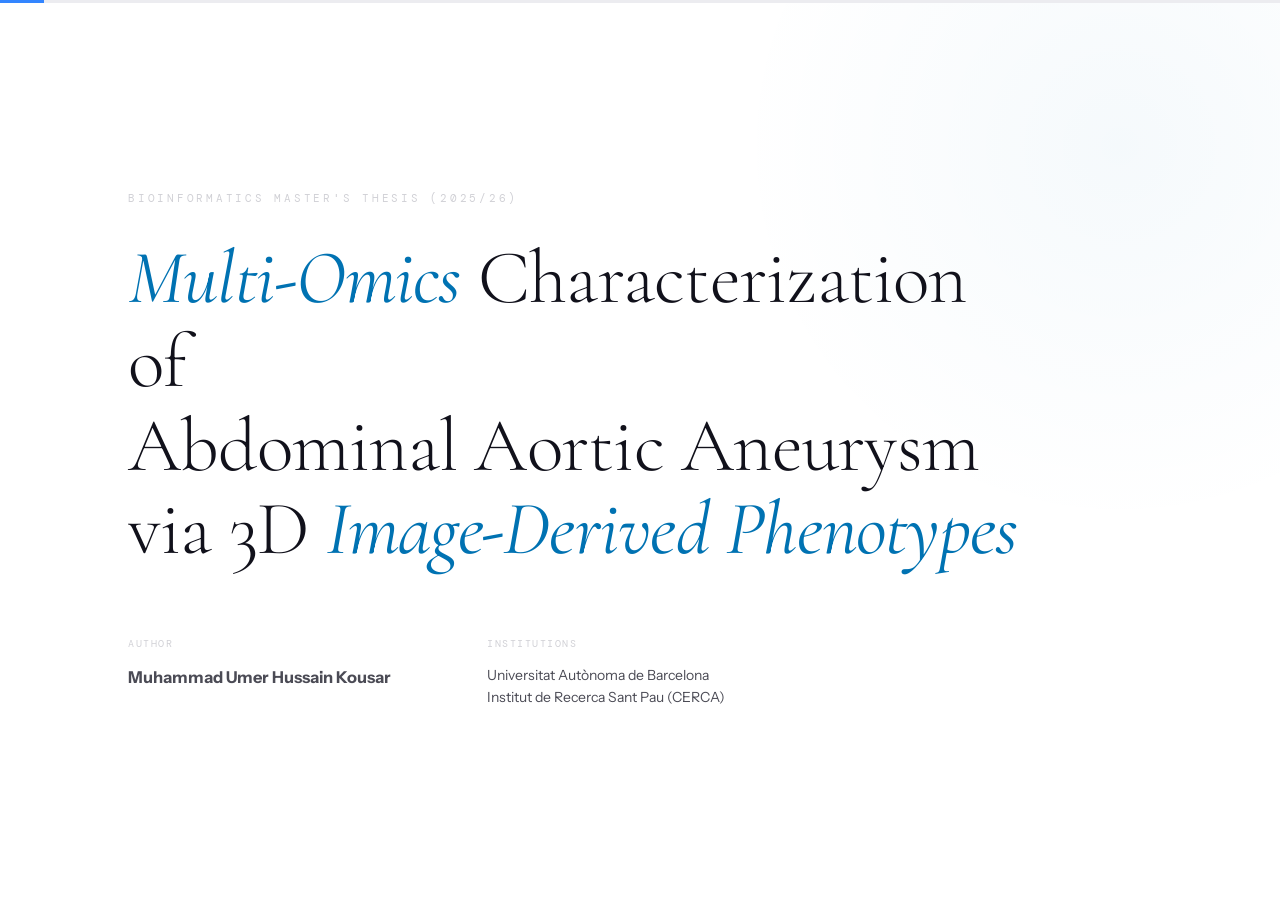
==== presentation.html @ e7c02c40 "First Commit, already have slides templates, titles, text images directory" ====
<!DOCTYPE html>
<html lang="en">

<head>
    <meta charset="UTF-8">
    <meta name="viewport" content="width=device-width, initial-scale=1.0">
    <title>Master Thesis Presentation — Multi-omic Research in AAA</title>
    <link
        href="https://fonts.googleapis.com/css2?family=Cormorant+Garamond:ital,wght@0,300;0,400;0,600;1,300;1,400&family=DM+Mono:wght@300;400&family=Instrument+Sans:wght@300;400;500&display=swap"
        rel="stylesheet">
    <link rel="stylesheet" href="style.css">
</head>

<body>

    <div class="deck">
        <div id="progress-container">
            <div id="progress-bar"></div>
        </div>
        <div id="section-banner" class="banner-hidden">
            <span id="ban-num"></span>
            <span id="ban-sep">—</span>
            <span id="ban-label"></span>
        </div>

        <!-- ╔═══════════════════════════════════╗
             ║  SLIDE 0 — TITLE PAGE             ║
             ╚═══════════════════════════════════╝ -->
        <div class="slide active layout-title">
            <div class="hero-bg reveal r1"></div>

            <div class="title-content">
                <div class="eyebrow-wrapper reveal r2">
                    <p class="eyebrow">Bioinformatics Master's Thesis (2025/26)</p>
                </div>

                <h1 class="title-main reveal r3">
                    <em>Multi-Omics</em> Characterization of<br>
                    Abdominal Aortic Aneurysm<br>
                    via 3D <em>Image-Derived Phenotypes</em>
                </h1>

                <div class="title-meta reveal r4">
                    <div class="meta-col">
                        <span class="meta-label">Author</span>
                        <h3>Muhammad Umer Hussain Kousar</h3>
                    </div>
                    <div class="meta-col">
                        <span class="meta-label">Institutions</span>
                        Universitat Autònoma de Barcelona<br>
                        Institut de Recerca Sant Pau (CERCA)
                    </div>
                </div>
            </div>
        </div>


        <!-- ╔═══════════════════════════════════╗
             ║  SECTION 1 — INTRODUCTION          ║
             ╚═══════════════════════════════════╝ -->

        <!-- 1.0 Section divider -->
        <div class="slide layout-section" data-section-num="01" data-section-label="Introduction">
            <div class="deco-circle"></div>
            <div class="section-num reveal r1">01</div>
            <p class="section-label reveal r2">Introduction</p>
            <h2 class="section-title reveal r3">
                Disease Context &amp; Multi-omic Landscape
            </h2>
        </div>

        <!-- 1.1 AAA disease context -->
        <div class="slide layout-statement">
            <div class="slide-header reveal r1">
                <h2>AAA Disease Context</h2>
            </div>
            <p class="statement-text reveal r2">
                Abdominal Aortic Aneurysm is a <em>progressive dilation</em> of
                the abdominal aorta with high risk of asymptomatic rupture
                and significant mortality.
            </p>
        </div>

        <!-- 1.2 Multi-omic research -->
        <div class="slide layout-cols">
            <div class="slide-header reveal r1">
                <h2>Multi-omic Research in AAA</h2>
            </div>
            <div class="cols">
                <div class="col-block reveal r2">
                    <div class="col-num">01.</div>
                    <div class="col-divider"></div>
                    <h3>Genomics</h3>
                    <p>Genome-wide approaches to identify common and rare variants associated with AAA susceptibility
                        and progression.</p>
                </div>
                <div class="col-block reveal r3">
                    <div class="col-num">02.</div>
                    <div class="col-divider"></div>
                    <h3>Transcriptomics &amp; Proteomics</h3>
                    <p>Functional molecular profiling to map gene expression and protein-level alterations in vascular
                        tissues.</p>
                </div>
            </div>
        </div>

        <!-- 1.3 Rationale for 3D phenotypes -->
        <div class="slide layout-figure">
            <div class="fig-side reveal r1">
                <div class="fig-box">
                    <div class="fig-grid"></div>
                    <span class="fig-placeholder">3D CT-Scan Rendering</span>
                </div>
                <p class="fig-caption">Fig. 1 — 3D reconstruction from CT-Scan aortic segmentation</p>
            </div>
            <div class="fig-content-side">
                <div class="slide-header reveal r2">
                    <h2>Rationale for 3D Phenotypes</h2>
                </div>
                <p class="reveal r3" style="font-size:14px;color:var(--ink-light);line-height:1.9;">
                    Standard AAA assessment relies on maximum diameter alone.
                    3D image-derived phenotypes from CT-Scans capture
                    morphological and biomechanical complexity beyond
                    traditional 2D measurements.
                </p>
            </div>
        </div>


        <!-- ╔═══════════════════════════════════╗
             ║  SECTION 2 — OBJECTIVES             ║
             ╚═══════════════════════════════════╝ -->

        <!-- 2.0 Section divider -->
        <div class="slide layout-section" data-section-num="02" data-section-label="Objectives">
            <div class="deco-circle"></div>
            <div class="section-num reveal r1">02</div>
            <p class="section-label reveal r2">Objectives</p>
            <h2 class="section-title reveal r3">
                Research Goals
            </h2>
        </div>

        <!-- 2.1 General objective -->
        <div class="slide layout-statement">
            <div class="slide-header reveal r1">
                <h2>General Objective</h2>
            </div>
            <p class="statement-text reveal r2">
                To identify <em>novel genetic variants and molecular pathways</em>
                associated with AAA by integrating genomic data with
                3D image-derived morphological phenotypes.
            </p>
        </div>

        <!-- 2.2 Specific aims -->
        <div class="slide layout-bullets">
            <div class="slide-header reveal r1">
                <h2>Specific Aims</h2>
            </div>
            <div class="content">
                <ul class="method-list">
                    <li class="reveal r2">
                        <span class="m-num">01</span>
                        <div class="m-text">
                            <h4>Pipeline Establishment</h4>
                            <p>Develop and validate a QC pipeline for TOPMed genotyping and imputation.</p>
                        </div>
                    </li>
                    <li class="reveal r3">
                        <span class="m-num">02</span>
                        <div class="m-text">
                            <h4>Phenotype Extraction</h4>
                            <p>Extract and harmonize clinical data and 3D CT-Scan derived imaging phenotypes.</p>
                        </div>
                    </li>
                    <li class="reveal r4">
                        <span class="m-num">03</span>
                        <div class="m-text">
                            <h4>Association Studies</h4>
                            <p>Execute GWAS for aortic diameter and novel 3D image-derived phenotypes.</p>
                        </div>
                    </li>
                    <li class="reveal r5">
                        <span class="m-num">04</span>
                        <div class="m-text">
                            <h4>Multi-omic Integration</h4>
                            <p>Conduct TWAS to map functional molecular signatures downstream of GWAS.</p>
                        </div>
                    </li>
                </ul>
            </div>
        </div>


        <!-- ╔═══════════════════════════════════╗
             ║  SECTION 3 — MATERIALS & METHODS    ║
             ╚═══════════════════════════════════╝ -->

        <!-- 3.0 Section divider -->
        <div class="slide layout-section" data-section-num="03" data-section-label="Materials &amp; Methods">
            <div class="deco-circle"></div>
            <div class="section-num reveal r1">03</div>
            <p class="section-label reveal r2">Materials &amp; Methods</p>
            <h2 class="section-title reveal r3">
                Study Design &amp; Analytical Pipeline
            </h2>
        </div>

        <!-- 3.1 Cohort -->
        <div class="slide layout-statement">
            <div class="slide-header reveal r1">
                <h2>Study Cohort</h2>
            </div>
            <p class="statement-text reveal r2">
                A comprehensively phenotyped cohort from
                <em>Hospital de la Santa Creu i Sant Pau</em>, with clinical histories,
                demographics, and matched radiological imaging.
            </p>
        </div>

        <!-- 3.2 Genotyping & Imputation -->
        <div class="slide layout-bigfig">
            <div class="slide-header reveal r1">
                <h2>Genotyping &amp; Imputation Pipeline</h2>
            </div>
            <div class="bigfig-box reveal r2">
                <div class="fig-grid"></div>
                <span class="fig-placeholder">TOPMed Imputation Pipeline Diagram</span>
            </div>
            <p class="bigfig-caption reveal r3">Fig. 2 — Pre-imputation QC → TOPMed Server → Post-imputation filtering
                (R² &gt; 0.3, MAF &gt; 0.01)</p>
        </div>

        <!-- 3.3 Phenotype extraction -->
        <div class="slide layout-cols">
            <div class="slide-header reveal r1">
                <h2>Phenotype Extraction</h2>
            </div>
            <div class="cols">
                <div class="col-block reveal r2">
                    <div class="col-num">A.</div>
                    <div class="col-divider"></div>
                    <h3>Clinical Variables</h3>
                    <p>Patient demographics, comorbidities, and risk factors systematically compiled from hospital
                        records.</p>
                </div>
                <div class="col-block reveal r3">
                    <div class="col-num">B.</div>
                    <div class="col-divider"></div>
                    <h3>Imaging Variables</h3>
                    <p>Metrics derived from radiological data capturing AAA severity, growth rate, and morphological
                        features.</p>
                </div>
            </div>
        </div>

        <!-- 3.4 3D CT-Scan processing -->
        <div class="slide layout-figure">
            <div class="fig-side reveal r1">
                <div class="fig-box">
                    <div class="fig-grid"></div>
                    <span class="fig-placeholder">3D Morphological Metrics</span>
                </div>
                <p class="fig-caption">Fig. 3 — Volume rendering, surface area, and tortuosity extraction</p>
            </div>
            <div class="fig-content-side">
                <div class="slide-header reveal r2">
                    <h2>3D CT-Scan Processing</h2>
                </div>
                <p class="reveal r3" style="font-size:14px;color:var(--ink-light);line-height:1.9;">
                    Automated segmentation and computational processing
                    to derive volume, surface area, and geometric tortuosity
                    beyond standard 2D diametric measurements.
                </p>
            </div>
        </div>

        <!-- 3.5 GWAS design -->
        <div class="slide layout-statement">
            <div class="slide-header reveal r1">
                <h2>GWAS Design</h2>
            </div>
            <p class="statement-text reveal r2">
                Linear mixed models accounting for <em>population stratification
                    and cryptic relatedness</em>, testing both clinical markers
                and novel 3D phenotypes independently.
            </p>
        </div>

        <!-- 3.6 TWAS methodology -->
        <div class="slide layout-bigfig">
            <div class="slide-header reveal r1">
                <h2>Post-GWAS: TWAS Methodology</h2>
            </div>
            <div class="bigfig-box reveal r2">
                <div class="fig-grid"></div>
                <span class="fig-placeholder">TWAS Workflow Diagram</span>
            </div>
            <p class="bigfig-caption reveal r3">Fig. 4 — Pre-computed eQTL weights → imputed gene expression →
                association with vascular phenotypes</p>
        </div>


        <!-- ╔═══════════════════════════════════╗
             ║  SECTION 4 — RESULTS                ║
             ╚═══════════════════════════════════╝ -->

        <!-- 4.0 Section divider -->
        <div class="slide layout-section" data-section-num="04" data-section-label="Results">
            <div class="deco-circle"></div>
            <div class="section-num reveal r1">04</div>
            <p class="section-label reveal r2">Results</p>
            <h2 class="section-title reveal r3">
                Key Findings
            </h2>
        </div>

        <!-- 4.1 Imputation QC -->
        <div class="slide layout-bigfig">
            <div class="slide-header reveal r1">
                <h2>Imputation Pipeline QC</h2>
            </div>
            <div class="bigfig-box reveal r2">
                <div class="fig-grid"></div>
                <span class="fig-placeholder">QC Metrics Dashboard</span>
            </div>
            <p class="bigfig-caption reveal r3">Fig. 5 — Post-imputation variant yield after R² and MAF filtering</p>
        </div>

        <!-- 4.2 Cohort description -->
        <div class="slide layout-figure">
            <div class="fig-side reveal r1">
                <div class="fig-box">
                    <div class="fig-grid"></div>
                    <span class="fig-placeholder">Cohort Demographics Table</span>
                </div>
                <p class="fig-caption">Fig. 6 — Phenotypic summary of analytical cohort</p>
            </div>
            <div class="fig-content-side">
                <div class="slide-header reveal r2">
                    <h2>Cohort Description</h2>
                </div>
                <p class="reveal r3" style="font-size:14px;color:var(--ink-light);line-height:1.9;">
                    Well-characterized individuals reflecting typical AAA demographics.
                    Significant heterogeneity in 3D imaging metrics highlights
                    the value of fine-grained morphological profiling.
                </p>
            </div>
        </div>

        <!-- 4.3 GWAS Aortic Diameter -->
        <div class="slide layout-bigfig">
            <div class="slide-header reveal r1">
                <h2>GWAS — Aortic Diameter</h2>
            </div>
            <div class="bigfig-box reveal r2">
                <div class="fig-grid"></div>
                <span class="fig-placeholder">Manhattan Plot — Diameter</span>
            </div>
            <p class="bigfig-caption reveal r3">Fig. 7 — Genome-wide association results for maximum aortic diameter</p>
        </div>

        <!-- 4.4 GWAS 3D phenotypes -->
        <div class="slide layout-bigfig">
            <div class="slide-header reveal r1">
                <h2>GWAS — 3D Image-Derived Phenotypes</h2>
            </div>
            <div class="bigfig-box reveal r2">
                <div class="fig-grid"></div>
                <span class="fig-placeholder">Manhattan Plot — 3D Phenotypes</span>
            </div>
            <p class="bigfig-caption reveal r3">Fig. 8 — Distinct loci identified via 3D morphological features</p>
        </div>

        <!-- 4.5 TWAS findings -->
        <div class="slide layout-figure">
            <div class="fig-side reveal r1">
                <div class="fig-box">
                    <div class="fig-grid"></div>
                    <span class="fig-placeholder">TWAS Results Plot</span>
                </div>
                <p class="fig-caption">Fig. 9 — Prioritized genes from TWAS analysis</p>
            </div>
            <div class="fig-content-side">
                <div class="slide-header reveal r2">
                    <h2>TWAS Findings</h2>
                </div>
                <p class="reveal r3" style="font-size:14px;color:var(--ink-light);line-height:1.9;">
                    Genetically predicted expression correlates with AAA 3D phenotypes,
                    enriching pathways related to extracellular matrix remodeling
                    and vascular smooth muscle cell function.
                </p>
            </div>
        </div>


        <!-- ╔═══════════════════════════════════╗
             ║  SECTION 5 — DISCUSSION             ║
             ╚═══════════════════════════════════╝ -->

        <!-- 5.0 Section divider -->
        <div class="slide layout-section" data-section-num="05" data-section-label="Discussion">
            <div class="deco-circle"></div>
            <div class="section-num reveal r1">05</div>
            <p class="section-label reveal r2">Discussion</p>
            <h2 class="section-title reveal r3">
                Interpretation &amp; Context
            </h2>
        </div>

        <!-- 5.1 Interpretation -->
        <div class="slide layout-cols">
            <div class="slide-header reveal r1">
                <h2>Interpretation of Findings</h2>
            </div>
            <div class="cols">
                <div class="col-block reveal r2">
                    <div class="col-num">01.</div>
                    <div class="col-divider"></div>
                    <h3>GWAS / TWAS Integration</h3>
                    <p>A systems-level view of AAA pathogenesis, moving beyond simple risk association towards
                        mechanistic hypotheses.</p>
                </div>
                <div class="col-block reveal r3">
                    <div class="col-num">02.</div>
                    <div class="col-divider"></div>
                    <h3>Novelty of Imaging Phenotypes</h3>
                    <p>3D CT-derived features capture disease complexity that traditional diameter measurements miss
                        entirely.</p>
                </div>
            </div>
        </div>

        <!-- 5.2 Literature & Limitations -->
        <div class="slide layout-cols">
            <div class="slide-header reveal r1">
                <h2>Literature &amp; Limitations</h2>
            </div>
            <div class="cols">
                <div class="col-block reveal r2">
                    <div class="col-num">03.</div>
                    <div class="col-divider"></div>
                    <h3>Existing Literature</h3>
                    <p>Findings align with prior large-scale AAA studies for standard metrics; novel 3D loci address a
                        recognized gap.</p>
                </div>
                <div class="col-block reveal r3">
                    <div class="col-num">04.</div>
                    <div class="col-divider"></div>
                    <h3>Limitations</h3>
                    <p>Sample size constraints typical for highly phenotyped cohorts. Multi-center replication is
                        warranted.</p>
                </div>
            </div>
        </div>


        <!-- ╔═══════════════════════════════════╗
             ║  SECTION 6 — CONCLUSIONS            ║
             ╚═══════════════════════════════════╝ -->

        <!-- 6.0 Section divider -->
        <div class="slide layout-section" data-section-num="06" data-section-label="Conclusions">
            <div class="deco-circle"></div>
            <div class="section-num reveal r1">06</div>
            <p class="section-label reveal r2">Conclusions</p>
            <h2 class="section-title reveal r3">
                Answering the Objectives
            </h2>
        </div>

        <!-- 6.1 Conclusions list -->
        <div class="slide layout-bullets">
            <div class="slide-header reveal r1">
                <h2>Key Takeaways</h2>
            </div>
            <div class="content">
                <ul class="method-list">
                    <li class="reveal r2">
                        <span class="m-num">I</span>
                        <div class="m-text">
                            <h4>Pipeline Integrity</h4>
                            <p>A validated high-throughput genotyping and imputation pipeline yielding high-quality
                                variants.</p>
                        </div>
                    </li>
                    <li class="reveal r3">
                        <span class="m-num">II</span>
                        <div class="m-text">
                            <h4>Phenotypic Superiority</h4>
                            <p>3D CT-derived variables provide more precise AAA severity representation than clinical
                                measurements alone.</p>
                        </div>
                    </li>
                    <li class="reveal r4">
                        <span class="m-num">III</span>
                        <div class="m-text">
                            <h4>Genetic Architecture</h4>
                            <p>3D phenotype GWAS uncovered distinct, uncharacterized loci for aneurysm morphology.</p>
                        </div>
                    </li>
                    <li class="reveal r5">
                        <span class="m-num">IV</span>
                        <div class="m-text">
                            <h4>Functional Mapping</h4>
                            <p>TWAS prioritized biologically plausible target genes driving AAA pathology.</p>
                        </div>
                    </li>
                </ul>
            </div>
        </div>


        <!-- ╔═══════════════════════════════════╗
             ║  BIBLIOGRAPHY                       ║
             ╚═══════════════════════════════════╝ -->

        <div class="slide layout-section" data-section-num="Ref" data-section-label="Bibliography">
            <div class="deco-circle"></div>
            <div class="section-num reveal r1">Ref</div>
            <p class="section-label reveal r2">Sources</p>
            <h2 class="section-title reveal r3">
                Bibliography
            </h2>
        </div>

        <div class="slide">
            <div class="slide-header reveal r1">
                <h2>Selected Bibliography</h2>
            </div>
            <ul class="ref-list">
                <li class="reveal r2" data-num="1.">
                    <em>Wanhainen A, et al.</em> (2019). ESVS Clinical Practice Guidelines on the Management of
                    Abdominal Aorto-iliac Artery Aneurysms.
                </li>
                <li class="reveal r3" data-num="2.">
                    <em>Klarin D, et al.</em> (2020). Genome-wide association study of abdominal aortic aneurysm
                    identifies novel loci.
                </li>
                <li class="reveal r4" data-num="3.">
                    <em>Gamazon ER, et al.</em> (2015). A gene-based association method for mapping traits using
                    reference transcriptome data.
                </li>
                <li class="reveal r5" data-num="4.">
                    <em>Tardif JC, et al.</em> (2021). Advanced 3D computational methods for phenotypic profiling of
                    vascular anomalies.
                </li>
            </ul>
        </div>

        <!-- ╔═══════════════════════════════════╗
             ║  THANK YOU SLIDE                    ║
             ╚═══════════════════════════════════╝ -->
        <div class="slide layout-title layout-thankyou">
            <div class="hero-bg-alt reveal r1"></div>

            <div class="title-content">
                <h1 class="title-main reveal r2" style="font-size: clamp(80px, 8vw, 120px); margin-bottom: 0.2rem;">
                    <em>Thank You!</em>
                </h1>

                <div class="eyebrow-wrapper reveal r3" style="margin-bottom: 3rem;">
                    <p class="eyebrow">Muhammad Umer Hussain Kousar</p>
                </div>

                <div class="logos-wrapper reveal r4">
                    <img src="images/Logo_uab.png" alt="UAB Logo" class="inst-logo">
                    <img src="images/Logo_IRSP.png" alt="IRSP Logo" class="inst-logo">
                </div>
            </div>
        </div>

    </div>

    <script src="script.js"></script>
</body>

</html>
---- style.css ----
*,
*::before,
*::after {
    box-sizing: border-box;
    margin: 0;
    padding: 0;
}

:root {
    --bg: #FFFFFF;
    --ink: #11111b;
    --ink-light: #4b4b55;
    --ink-faint: #d1d1d6;

    /* Color-blind friendly palette (Okabe-Ito inspired) */
    --accent: #0072B2;
    --accent-warm: #D55E00;
    --progress-bar: #3385ff;
    --rule: #ececf0;

    --serif: 'Cormorant Garamond', Georgia, serif;
    --mono: 'DM Mono', monospace;
    --sans: 'Instrument Sans', sans-serif;
}

html,
body {
    width: 100%;
    height: 100%;
    background: #ffffff;
    display: flex;
    align-items: center;
    justify-content: center;
    font-family: var(--sans);
    overflow: hidden;
}

/* ── Deck wrapper ── */
.deck {
    position: relative;
    width: 100vw;
    height: 100vh;
}

/* ── Slide base ── */
.slide {
    position: absolute;
    inset: 0;
    background: var(--bg);
    display: flex;
    flex-direction: column;
    padding: 6% 8%;
    opacity: 0;
    pointer-events: none;
    transition: opacity .65s cubic-bezier(.4, 0, .2, 1), transform .65s cubic-bezier(.4, 0, .2, 1);
    transform: translateY(18px);
    overflow: hidden;
}

.slide.active {
    opacity: 1;
    pointer-events: all;
    transform: translateY(0);
}

.slide.exit {
    opacity: 0;
    transform: translateY(-18px);
    transition: opacity .4s ease, transform .4s ease;
}

/* ── Global Progress Bar ── */
#progress-container {
    position: absolute;
    top: 0;
    left: 0;
    right: 0;
    height: 3px;
    background: var(--rule);
    z-index: 100;
}

#progress-bar {
    height: 100%;
    background: var(--progress-bar);
    width: 0%;
    transition: width 0.35s ease;
}

#progress-text {
    position: absolute;
    top: 14px;
    right: 28px;
    font-family: var(--mono);
    font-size: 13px;
    color: var(--ink-faint);
    letter-spacing: .05em;
}

/* ── Bottom bar ── */
.slide-meta {
    position: absolute;
    bottom: 0;
    left: 0;
    right: 0;
    display: flex;
    justify-content: space-between;
    align-items: center;
    padding: 0 8% 3%;
}

.slide-meta span {
    font-family: var(--mono);
    font-size: 11px;
    color: var(--ink-faint);
    letter-spacing: .08em;
    opacity: 0;
    transform: translateY(6px);
    transition: all .5s ease .6s;
}

.slide.active .slide-meta span {
    opacity: 1;
    transform: none;
}

/* ── Decorative circle ── */
.deco-circle {
    position: absolute;
    border-radius: 50%;
    border: 1px solid var(--rule);
    opacity: 0;
    transition: opacity .8s ease .3s;
}

.slide.active .deco-circle {
    opacity: 1;
}

/* ── Reveal animation ── */
.reveal {
    opacity: 0;
    transform: translateY(14px);
    transition: opacity .6s ease, transform .6s ease;
}

.slide.active .reveal {
    opacity: 1;
    transform: none;
}

.slide.active .r1 {
    transition-delay: .25s;
}

.slide.active .r2 {
    transition-delay: .4s;
}

.slide.active .r3 {
    transition-delay: .55s;
}

.slide.active .r4 {
    transition-delay: .7s;
}

.slide.active .r5 {
    transition-delay: .85s;
}

.slide.active .r6 {
    transition-delay: 1s;
}

/* ═════════════════════════════════
   LAYOUT: TITLE SLIDE
   ═════════════════════════════════ */
.layout-title {
    justify-content: center;
    padding-left: 10%;
}

.hero-bg {
    position: absolute;
    width: 65%;
    aspect-ratio: 1;
    right: -20%;
    top: -30%;
    background: radial-gradient(circle, rgba(0, 114, 178, 0.04) 0%, transparent 65%);
    border-radius: 50%;
    pointer-events: none;
}

.title-content {
    position: relative;
    z-index: 2;
    max-width: 85%;
}

.eyebrow-wrapper {
    display: flex;
    align-items: center;
    gap: 16px;
    margin-bottom: 2rem;
}

.eyebrow-line {
    width: 36px;
    height: 1px;
    background: var(--accent-warm);
}

.eyebrow {
    font-family: var(--mono);
    font-size: 11px;
    letter-spacing: .25em;
    color: var(--ink-faint);
    text-transform: uppercase;
}

.title-main {
    font-family: var(--serif);
    font-weight: 300;
    font-size: clamp(42px, 6vw, 76px);
    line-height: 1.1;
    letter-spacing: -0.01em;
    color: var(--ink);
    margin-bottom: 4rem;
}

.title-main em {
    font-style: italic;
    color: var(--accent);
    font-weight: 400;
}

.title-meta {
    display: flex;
    gap: 6rem;
    font-family: var(--sans);
}

.meta-col {
    display: flex;
    flex-direction: column;
    gap: 8px;
    font-size: 14px;
    color: var(--ink-light);
    line-height: 1.6;
}

.meta-label {
    font-family: var(--mono);
    font-size: 10px;
    letter-spacing: .15em;
    color: var(--ink-faint);
    text-transform: uppercase;
    margin-bottom: 4px;
}

.meta-col strong {
    font-weight: 500;
    color: var(--ink);
    font-size: 16px;
}

/* ═════════════════════════════════
   LAYOUT: SECTION DIVIDER
   ═════════════════════════════════ */
.layout-section {
    justify-content: center;
    align-items: flex-start;
}

.layout-section .deco-circle {
    width: 55%;
    aspect-ratio: 1;
    left: 50%;
    top: -20%;
}

.section-num {
    font-family: var(--mono);
    font-size: clamp(70px, 12vw, 130px);
    font-weight: 300;
    color: var(--rule);
    line-height: 1;
}

.section-label {
    font-family: var(--mono);
    font-size: 14px;
    letter-spacing: .2em;
    color: var(--accent-warm);
    text-transform: uppercase;
    margin-bottom: .6em;
}

.section-title {
    font-family: var(--serif);
    font-size: clamp(24px, 4vw, 50px);
    font-weight: 400;
    line-height: 1.3;
    color: var(--ink);
    max-width: 55%;
}

.section-desc {
    margin-top: 1.2em;
    font-size: 15px;
    color: var(--ink-light);
    max-width: 45%;
    line-height: 1.8;
}

/* ═════════════════════════════════
   LAYOUT: CONTENT WITH HEADER
   ═════════════════════════════════ */
.slide-header {
    margin-bottom: 5%;
}


.slide-header h2 {
    font-family: var(--serif);
    font-weight: 400;
    font-size: clamp(26px, 3.5vw, 44px);
    color: var(--ink);
}

/* ═════════════════════════════════
   LAYOUT: TWO COLUMNS
   ═════════════════════════════════ */
.layout-cols .slide-header {
    margin-bottom: 5%;
}

.cols {
    display: grid;
    grid-template-columns: 1fr 1fr;
    gap: 8%;
    flex: 1;
}

.col-num {
    font-family: var(--mono);
    font-size: 14px;
    color: var(--accent);
    margin-bottom: .5em;
}

.col-block h3 {
    font-family: var(--serif);
    font-size: clamp(20px, 2.5vw, 30px);
    font-weight: 350;
    color: var(--ink);
    margin-bottom: .6em;
    line-height: 1.3;
}

.col-block p {
    font-size: 16px;
    color: var(--ink-light);
    line-height: 1.9;
}

.col-divider {
    width: 24px;
    height: 1px;
    background: var(--accent);
    margin: .8em 0;
}

/* ═════════════════════════════════
   LAYOUT: FIGURE (side-by-side)
   ═════════════════════════════════ */
.layout-figure {
    flex-direction: row;
    gap: 6%;
    align-items: center;
}

.fig-side {
    flex: 1.2;
}

.fig-box {
    width: 100%;
    aspect-ratio: 4/3;
    border: 1px solid var(--rule);
    display: flex;
    align-items: center;
    justify-content: center;
    position: relative;
    overflow: hidden;
    background: var(--bg);
}

.fig-placeholder {
    font-family: var(--mono);
    font-size: 12px;
    color: var(--ink-faint);
    letter-spacing: .1em;
    text-transform: uppercase;
}

.fig-grid {
    position: absolute;
    inset: 0;
    background-image:
        linear-gradient(var(--rule) 1px, transparent 1px),
        linear-gradient(90deg, var(--rule) 1px, transparent 1px);
    background-size: 20% 20%;
    opacity: .5;
}

.fig-caption {
    font-family: var(--mono);
    font-size: 11px;
    color: var(--ink-faint);
    margin-top: .8em;
    letter-spacing: .05em;
}

.fig-content-side {
    flex: 1;
}

.fig-content-side .slide-header {
    margin-bottom: 5%;
}

/* ═════════════════════════════════
   LAYOUT: BIG FIGURE (full-width)
   ═════════════════════════════════ */
.layout-bigfig .slide-header {
    margin-bottom: 4%;
}

.bigfig-box {
    flex: 1;
    border: 1px solid var(--rule);
    display: flex;
    align-items: center;
    justify-content: center;
    position: relative;
    overflow: hidden;
    margin-bottom: 3%;
}

.bigfig-box .fig-grid {
    position: absolute;
    inset: 0;
    background-image:
        linear-gradient(var(--rule) 1px, transparent 1px),
        linear-gradient(90deg, var(--rule) 1px, transparent 1px);
    background-size: 10% 10%;
    opacity: .4;
}

.bigfig-caption {
    font-family: var(--mono);
    font-size: 11px;
    color: var(--ink-faint);
    letter-spacing: .05em;
}

/* ═════════════════════════════════
   LAYOUT: BULLET LIST
   ═════════════════════════════════ */
.layout-bullets .content {
    flex: 1;
    display: flex;
    flex-direction: column;
    justify-content: center;
}

.method-list {
    list-style: none;
}

.method-list li {
    display: flex;
    gap: 4%;
    padding: 2% 0;
    border-bottom: 1px solid var(--rule);
}

.method-list li:first-child {
    border-top: 1px solid var(--rule);
}

.m-num {
    font-family: var(--mono);
    font-size: 12px;
    color: var(--ink-faint);
    padding-top: .15em;
    flex-shrink: 0;
}

.m-text h4 {
    font-family: var(--serif);
    font-size: clamp(16px, 2.2vw, 24px);
    font-weight: 400;
    color: var(--ink);
    margin-bottom: .25em;
}

.m-text p {
    font-size: 14px;
    color: var(--ink-light);
    line-height: 1.7;
}

/* ═════════════════════════════════
   LAYOUT: STATEMENT / CENTERED
   ═════════════════════════════════ */
.layout-statement {
    justify-content: center;
    align-items: flex-start;
}

.statement-text {
    font-family: var(--serif);
    font-weight: 300;
    font-size: clamp(20px, 3.5vw, 34px);
    line-height: 1.5;
    color: var(--ink);
    max-width: 65%;
}

.statement-text em {
    color: var(--accent);
    font-style: italic;
}

/* ═════════════════════════════════
   STAT ROWS
   ═════════════════════════════════ */
.stat-row {
    display: flex;
    align-items: baseline;
    gap: .4em;
    margin: 1em 0;
}

.stat-num {
    font-family: var(--serif);
    font-size: clamp(32px, 5vw, 54px);
    font-weight: 300;
    color: var(--ink);
}

.stat-unit {
    font-family: var(--mono);
    font-size: 14px;
    color: var(--accent);
}

.stat-label {
    font-size: 14px;
    color: var(--ink-light);
    line-height: 1.7;
    margin-bottom: .6em;
}

hr.thin {
    border: none;
    border-top: 1px solid var(--rule);
    margin: 1.2em 0;
}

/* ═════════════════════════════════
   LAYOUT: CONCLUSION / END
   ═════════════════════════════════ */
.layout-conclusion {
    justify-content: center;
}

.layout-conclusion .deco-circle {
    width: 30%;
    aspect-ratio: 1;
    right: 6%;
    bottom: 8%;
}

.conclusion-tag {
    font-family: var(--mono);
    font-size: 12px;
    letter-spacing: .2em;
    color: var(--accent-warm);
    text-transform: uppercase;
    margin-bottom: 1.4em;
}

.conclusion-quote {
    font-family: var(--serif);
    font-weight: 300;
    font-style: italic;
    font-size: clamp(22px, 3.5vw, 38px);
    line-height: 1.45;
    color: var(--ink);
    max-width: 65%;
    margin-bottom: 1.8em;
}

.conclusion-quote span {
    color: var(--accent);
    font-style: normal;
}

.takeaway-grid {
    display: flex;
    gap: 4%;
    max-width: 72%;
}

.takeaway {
    flex: 1;
    padding: 3% 4%;
    border: 1px solid var(--rule);
    position: relative;
}

.takeaway::before {
    content: '';
    position: absolute;
    top: 0;
    left: 0;
    width: 2px;
    height: 0;
    background: var(--accent);
    transition: height .6s ease;
}

.slide.active .takeaway::before {
    height: 100%;
}

.takeaway h4 {
    font-family: var(--sans);
    font-weight: 500;
    font-size: 14px;
    color: var(--ink);
    margin-bottom: .5em;
}

.takeaway p {
    font-size: 13px;
    color: var(--ink-light);
    line-height: 1.7;
}

/* ═════════════════════════════════
   LAYOUT: BIBLIOGRAPHY
   ═════════════════════════════════ */
.ref-list {
    list-style: none;
    flex: 1;
    display: flex;
    flex-direction: column;
    justify-content: center;
    gap: 1.8em;
}

.ref-list li {
    font-size: 13px;
    color: var(--ink-light);
    line-height: 1.7;
    padding-left: 2em;
    position: relative;
}

.ref-list li::before {
    content: attr(data-num);
    position: absolute;
    left: 0;
    font-family: var(--mono);
    font-size: 11px;
    color: var(--ink-faint);
}

.ref-list li em {
    color: var(--ink);
    font-style: normal;
    font-weight: 500;
}

/* ═════════════════════════════════
   SECTION BANNER (persistent top-left)
   ═════════════════════════════════ */
#section-banner {
    position: absolute;
    top: 12px;
    left: 28px;
    z-index: 99;
    pointer-events: none;
    display: flex;
    align-items: center;
    gap: 8px;
}

#ban-num {
    font-family: var(--mono);
    font-size: 13px;
    font-weight: 400;
    color: var(--accent);
    letter-spacing: .05em;
}

#ban-sep {
    font-family: var(--mono);
    font-size: 10px;
    color: var(--ink-faint);
}

#ban-label {
    font-family: var(--mono);
    font-size: 12px;
    color: var(--ink-faint);
    letter-spacing: .1em;
    text-transform: uppercase;
}

/* States */
#section-banner.banner-hidden {
    opacity: 0;
    pointer-events: none;
}

#section-banner.banner-visible {
    opacity: 1;
    transition: opacity .4s ease;
}

#section-banner.banner-flying {
    animation: bannerFlyIn .55s cubic-bezier(.4, 0, .2, 1) both;
}

@keyframes bannerFlyIn {
    0% {
        opacity: 0;
        transform: translateX(-32px);
    }

    100% {
        opacity: 1;
        transform: translateX(0);
    }
}

#section-banner.banner-exit {
    animation: bannerFadeOut .25s ease both;
}

@keyframes bannerFadeOut {
    to {
        opacity: 0;
        transform: translateX(-16px);
    }
}

/* ═════════════════════════════════
   LAYOUT: THANK YOU SLIDE
   ═════════════════════════════════ */
.layout-thankyou {
    justify-content: center;
    align-items: center;
    text-align: center;
    padding-left: 0;
}

.layout-thankyou .title-content {
    display: flex;
    flex-direction: column;
    align-items: center;
}

.layout-thankyou .eyebrow-wrapper {
    justify-content: center;
}

.hero-bg-alt {
    position: absolute;
    width: 65%;
    aspect-ratio: 1;
    left: 50%;
    transform: translateX(-50%);
    bottom: -30%;
    background: radial-gradient(circle, rgba(213, 94, 0, 0.04) 0%, transparent 65%);
    border-radius: 50%;
    pointer-events: none;
}

.logos-wrapper {
    display: flex;
    justify-content: center;
    align-items: center;
    gap: 4rem;
    margin-top: 2rem;
}

.inst-logo {
    height: 72px;
    object-fit: contain;
    filter: grayscale(100%) opacity(0.8);
    transition: filter 0.4s ease;
}

.inst-logo:hover {
    filter: grayscale(0%) opacity(1);
}
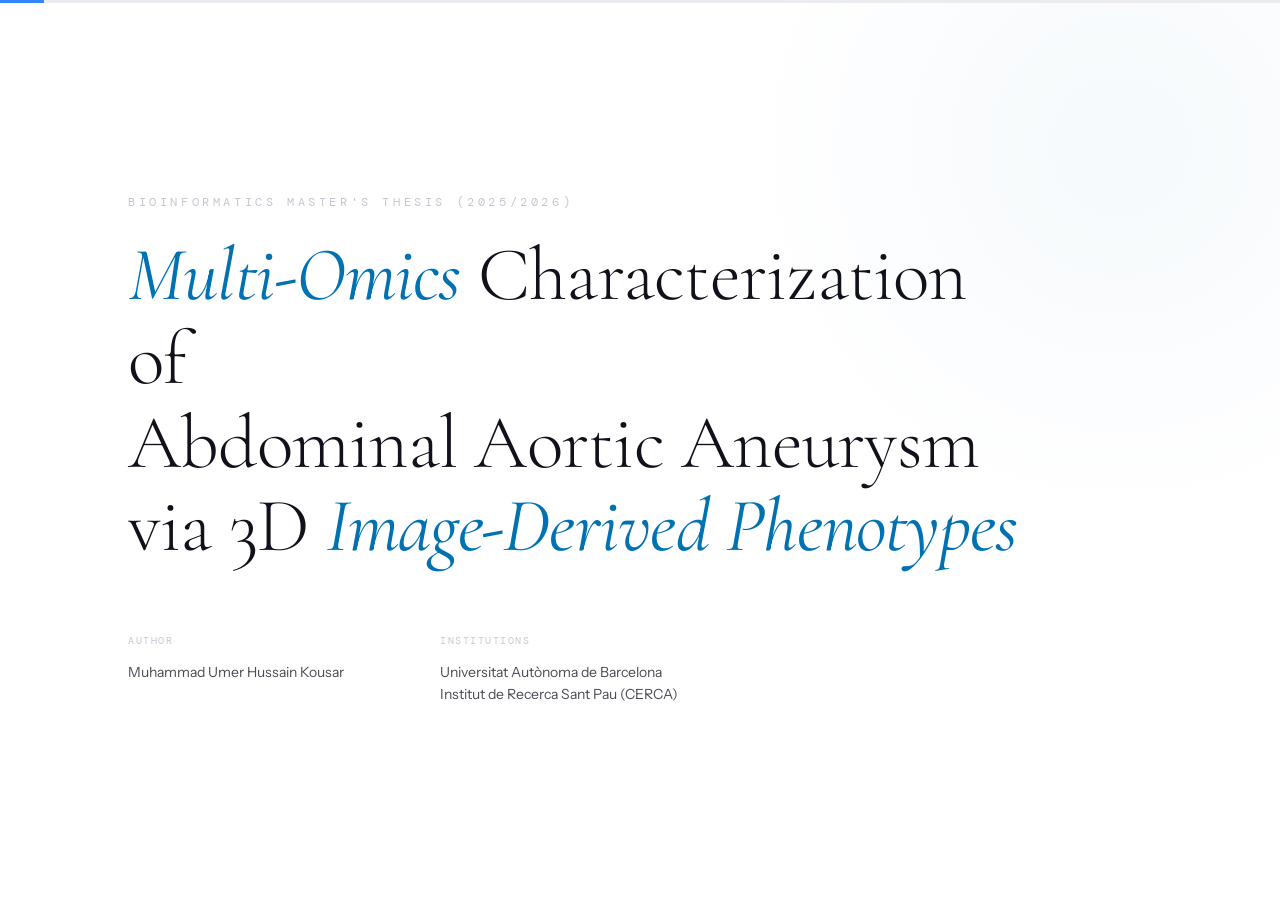
==== commit e04a8893: "gemini section divider animation" ====
--- a/presentation.html
+++ b/presentation.html
@@ -30,8 +30,9 @@
             <div class="hero-bg reveal r1"></div>
 
             <div class="title-content">
-                <div class="eyebrow-wrapper reveal r2">
-                    <p class="eyebrow">Bioinformatics Master's Thesis (2025/26)</p>
+                <div class="meta-label reveal r2"
+                    style="color: var(--ink-faint); font-size: 12px; letter-spacing: .3em; margin-bottom: 1.5rem">
+                    <p>Bioinformatics Master's Thesis (2025/2026)</p>
                 </div>
 
                 <h1 class="title-main reveal r3">
@@ -43,7 +44,7 @@
                 <div class="title-meta reveal r4">
                     <div class="meta-col">
                         <span class="meta-label">Author</span>
-                        <h3>Muhammad Umer Hussain Kousar</h3>
+                        <p>Muhammad Umer Hussain Kousar</p>
                     </div>
                     <div class="meta-col">
                         <span class="meta-label">Institutions</span>
@@ -111,7 +112,8 @@
                     <div class="fig-grid"></div>
                     <span class="fig-placeholder">3D CT-Scan Rendering</span>
                 </div>
-                <p class="fig-caption">Fig. 1 — 3D reconstruction from CT-Scan aortic segmentation</p>
+                <p class="fig-caption"><strong>Figure 1</strong> | <strong>3D CT-Scan Rendering.</strong> 3D
+                    reconstruction from CT-Scan aortic segmentation</p>
             </div>
             <div class="fig-content-side">
                 <div class="slide-header reveal r2">
@@ -228,7 +230,8 @@
                 <div class="fig-grid"></div>
                 <span class="fig-placeholder">TOPMed Imputation Pipeline Diagram</span>
             </div>
-            <p class="bigfig-caption reveal r3">Fig. 2 — Pre-imputation QC → TOPMed Server → Post-imputation filtering
+            <p class="bigfig-caption reveal r3"><strong>Figure 2</strong> | <strong>Imputation Pipeline.</strong>
+                Pre-imputation QC → TOPMed Server → Post-imputation filtering
                 (R² &gt; 0.3, MAF &gt; 0.01)</p>
         </div>
 
@@ -262,7 +265,8 @@
                     <div class="fig-grid"></div>
                     <span class="fig-placeholder">3D Morphological Metrics</span>
                 </div>
-                <p class="fig-caption">Fig. 3 — Volume rendering, surface area, and tortuosity extraction</p>
+                <p class="fig-caption"><strong>Figure 3</strong> | <strong>3D Morphological Metrics.</strong> Volume
+                    rendering, surface area, and tortuosity extraction</p>
             </div>
             <div class="fig-content-side">
                 <div class="slide-header reveal r2">
@@ -297,7 +301,8 @@
                 <div class="fig-grid"></div>
                 <span class="fig-placeholder">TWAS Workflow Diagram</span>
             </div>
-            <p class="bigfig-caption reveal r3">Fig. 4 — Pre-computed eQTL weights → imputed gene expression →
+            <p class="bigfig-caption reveal r3"><strong>Figure 4</strong> | <strong>TWAS Workflow.</strong> Pre-computed
+                eQTL weights → imputed gene expression →
                 association with vascular phenotypes</p>
         </div>
 
@@ -325,7 +330,8 @@
                 <div class="fig-grid"></div>
                 <span class="fig-placeholder">QC Metrics Dashboard</span>
             </div>
-            <p class="bigfig-caption reveal r3">Fig. 5 — Post-imputation variant yield after R² and MAF filtering</p>
+            <p class="bigfig-caption reveal r3"><strong>Figure 5</strong> | <strong>QC Metrics.</strong> Post-imputation
+                variant yield after R² and MAF filtering</p>
         </div>
 
         <!-- 4.2 Cohort description -->
@@ -335,7 +341,8 @@
                     <div class="fig-grid"></div>
                     <span class="fig-placeholder">Cohort Demographics Table</span>
                 </div>
-                <p class="fig-caption">Fig. 6 — Phenotypic summary of analytical cohort</p>
+                <p class="fig-caption"><strong>Figure 6</strong> | <strong>Cohort Demographics.</strong> Phenotypic
+                    summary of analytical cohort</p>
             </div>
             <div class="fig-content-side">
                 <div class="slide-header reveal r2">
@@ -358,7 +365,8 @@
                 <div class="fig-grid"></div>
                 <span class="fig-placeholder">Manhattan Plot — Diameter</span>
             </div>
-            <p class="bigfig-caption reveal r3">Fig. 7 — Genome-wide association results for maximum aortic diameter</p>
+            <p class="bigfig-caption reveal r3"><strong>Figure 7</strong> | <strong>GWAS for Aortic Diameter.</strong>
+                Genome-wide association results for maximum aortic diameter</p>
         </div>
 
         <!-- 4.4 GWAS 3D phenotypes -->
@@ -370,7 +378,8 @@
                 <div class="fig-grid"></div>
                 <span class="fig-placeholder">Manhattan Plot — 3D Phenotypes</span>
             </div>
-            <p class="bigfig-caption reveal r3">Fig. 8 — Distinct loci identified via 3D morphological features</p>
+            <p class="bigfig-caption reveal r3"><strong>Figure 8</strong> | <strong>GWAS for 3D Phenotypes.</strong>
+                Distinct loci identified via 3D morphological features</p>
         </div>
 
         <!-- 4.5 TWAS findings -->
@@ -380,7 +389,8 @@
                     <div class="fig-grid"></div>
                     <span class="fig-placeholder">TWAS Results Plot</span>
                 </div>
-                <p class="fig-caption">Fig. 9 — Prioritized genes from TWAS analysis</p>
+                <p class="fig-caption"><strong>Figure 9</strong> | <strong>TWAS Results.</strong> Prioritized genes from
+                    TWAS analysis</p>
             </div>
             <div class="fig-content-side">
                 <div class="slide-header reveal r2">
@@ -556,12 +566,14 @@
             <div class="hero-bg-alt reveal r1"></div>
 
             <div class="title-content">
-                <h1 class="title-main reveal r2" style="font-size: clamp(80px, 8vw, 120px); margin-bottom: 0.2rem;">
-                    <em>Thank You!</em>
+                <h1 class="title-main reveal r2" style="font-size: clamp(30px, 5vw, 50px); margin-bottom: 3rem;">
+                    "Multi-Omics <em>Characterization of<br>
+                        Abdominal Aortic Aneurysm</em><br>
+                    via 3D Image-Derived Phenotypes"
                 </h1>
 
-                <div class="eyebrow-wrapper reveal r3" style="margin-bottom: 3rem;">
-                    <p class="eyebrow">Muhammad Umer Hussain Kousar</p>
+                <div class="section-label reveal r3" style="margin-bottom: 3rem;">
+                    <p>Muhammad Umer Hussain Kousar</p>
                 </div>
 
                 <div class="logos-wrapper reveal r4">
--- a/style.css
+++ b/style.css
@@ -10,7 +10,8 @@
     --bg: #FFFFFF;
     --ink: #11111b;
     --ink-light: #4b4b55;
-    --ink-faint: #d1d1d6;
+    --ink-caption: #686872;
+    --ink-faint: #c6c6d2;
 
     /* Color-blind friendly palette (Okabe-Ito inspired) */
     --accent: #0072B2;
@@ -273,6 +274,19 @@
     align-items: flex-start;
 }
 
+/* Unique horizontal scale-in animation for section dividers */
+.layout-section .reveal {
+    opacity: 0;
+    transform: translateX(-40px) scale(0.95);
+    transform-origin: left center;
+    transition: opacity .8s ease, transform .8s cubic-bezier(0.2, 0.8, 0.2, 1);
+}
+
+.slide.layout-section.active .reveal {
+    opacity: 1;
+    transform: translateX(0) scale(1);
+}
+
 .layout-section .deco-circle {
     width: 55%;
     aspect-ratio: 1;
@@ -400,7 +414,7 @@
 .fig-placeholder {
     font-family: var(--mono);
     font-size: 12px;
-    color: var(--ink-faint);
+    color: var(--ink-caption);
     letter-spacing: .1em;
     text-transform: uppercase;
 }
@@ -418,9 +432,14 @@
 .fig-caption {
     font-family: var(--mono);
     font-size: 11px;
-    color: var(--ink-faint);
-    margin-top: .8em;
-    letter-spacing: .05em;
+    color: var(--ink-caption);
+    margin-top: 2em;
+    line-height: 0.1;
+}
+
+.fig-caption strong {
+    font-weight: 600;
+    color: var(--ink-light);
 }
 
 .fig-content-side {
@@ -446,7 +465,6 @@
     justify-content: center;
     position: relative;
     overflow: hidden;
-    margin-bottom: 3%;
 }
 
 .bigfig-box .fig-grid {
@@ -462,8 +480,14 @@
 .bigfig-caption {
     font-family: var(--mono);
     font-size: 11px;
-    color: var(--ink-faint);
-    letter-spacing: .05em;
+    color: var(--ink-caption);
+    margin-top: 2em;
+    line-height: 0.1;
+}
+
+.bigfig-caption strong {
+    font-weight: 600;
+    color: var(--ink-light);
 }
 
 /* ═════════════════════════════════
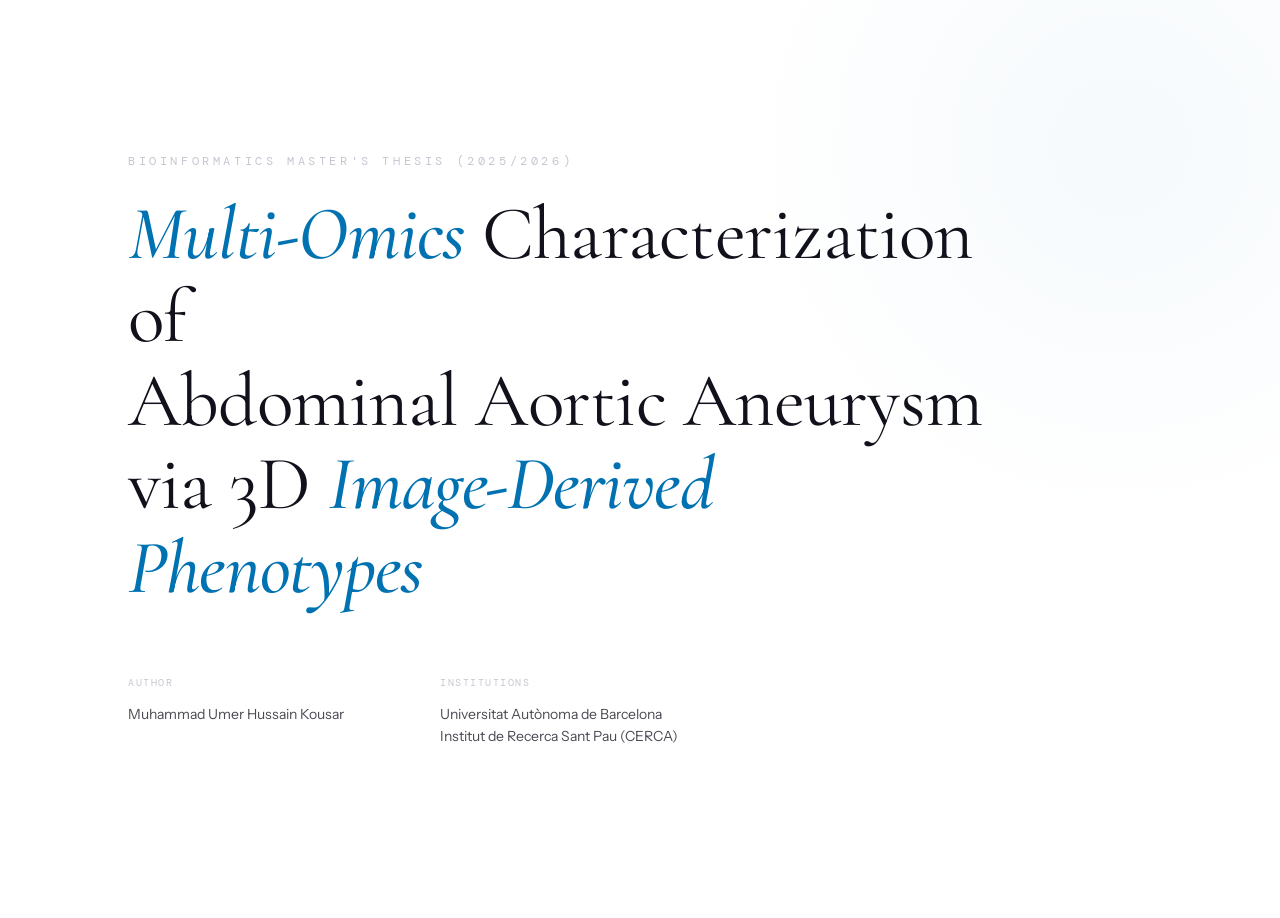
==== commit 9f3592f2: "Updated main page image and progess bar" ====
--- a/presentation.html
+++ b/presentation.html
@@ -22,12 +22,14 @@
             <span id="ban-sep">—</span>
             <span id="ban-label"></span>
         </div>
+        <div id="slide-counter"></div>
 
         <!-- ╔═══════════════════════════════════╗
              ║  SLIDE 0 — TITLE PAGE             ║
              ╚═══════════════════════════════════╝ -->
         <div class="slide active layout-title">
             <div class="hero-bg reveal r1"></div>
+            <img src="images/Aorta-second.png" alt="Aorta" class="hero-image">
 
             <div class="title-content">
                 <div class="meta-label reveal r2"
@@ -222,13 +224,15 @@
         </div>
 
         <!-- 3.2 Genotyping & Imputation -->
-        <div class="slide layout-bigfig">
+        <div class="slide layout-bigfig" id="slide-parallel-pcs">
             <div class="slide-header reveal r1">
                 <h2>Genotyping &amp; Imputation Pipeline</h2>
             </div>
             <div class="bigfig-box reveal r2">
-                <div class="fig-grid"></div>
-                <span class="fig-placeholder">TOPMed Imputation Pipeline Diagram</span>
+                <div class="fig-grid">
+                    <img id="img-parallel-pcs" src="images/parallel-10pcs.svg" style="width:100%;height:100%;"
+                        alt="Imputation Pipeline">
+                </div>
             </div>
             <p class="bigfig-caption reveal r3"><strong>Figure 2</strong> | <strong>Imputation Pipeline.</strong>
                 Pre-imputation QC → TOPMed Server → Post-imputation filtering
@@ -390,7 +394,7 @@
                     <span class="fig-placeholder">TWAS Results Plot</span>
                 </div>
                 <p class="fig-caption"><strong>Figure 9</strong> | <strong>TWAS Results.</strong> Prioritized genes from
-                    TWAS analysis</p>
+                    TWAS analysis. we used GTEx data for whole blood and artery aorta to determine</p>
             </div>
             <div class="fig-content-side">
                 <div class="slide-header reveal r2">
@@ -560,16 +564,16 @@
         </div>
 
         <!-- ╔═══════════════════════════════════╗
-             ║  THANK YOU SLIDE                    ║
-             ╚═══════════════════════════════════╝ -->
-        <div class="slide layout-title layout-thankyou">
+             ║  CLOSING SLIDE                    ║
+             ╚═══════════════════════════════════╝ -->
+        <div class="slide layout-title layout-closing">
             <div class="hero-bg-alt reveal r1"></div>
 
             <div class="title-content">
-                <h1 class="title-main reveal r2" style="font-size: clamp(30px, 5vw, 50px); margin-bottom: 3rem;">
-                    "Multi-Omics <em>Characterization of<br>
+                <h1 class="title-main reveal r2" style="font-size: clamp(30px, 5vw, 55px); margin-bottom: 3rem;">
+                    Multi-Omics <em>Characterization of<br>
                         Abdominal Aortic Aneurysm</em><br>
-                    via 3D Image-Derived Phenotypes"
+                    via 3D Image-Derived Phenotypes
                 </h1>
 
                 <div class="section-label reveal r3" style="margin-bottom: 3rem;">
--- a/style.css
+++ b/style.css
@@ -16,7 +16,7 @@
     /* Color-blind friendly palette (Okabe-Ito inspired) */
     --accent: #0072B2;
     --accent-warm: #D55E00;
-    --progress-bar: #3385ff;
+    --progress-bar: #e56062;
     --rule: #ececf0;
 
     --serif: 'Cormorant Garamond', Georgia, serif;
@@ -34,6 +34,7 @@
     justify-content: center;
     font-family: var(--sans);
     overflow: hidden;
+    touch-action: none;
 }
 
 /* ── Deck wrapper ── */
@@ -58,6 +59,10 @@
     overflow: hidden;
 }
 
+.deck {
+    touch-action: none;
+}
+
 .slide.active {
     opacity: 1;
     pointer-events: all;
@@ -70,15 +75,39 @@
     transition: opacity .4s ease, transform .4s ease;
 }
 
+/* Layout-specific exit animations */
+.slide.layout-section.exit {
+    transform: translateX(-30px);
+}
+
+.slide.layout-figure.exit {
+    transform: scale(0.98) translateY(-10px);
+}
+
+.slide.layout-bigfig.exit {
+    transform: scale(0.98) translateY(-10px);
+}
+
+.slide.layout-cols.exit {
+    transform: translateY(-8px);
+    transition: opacity .5s ease, transform .5s ease;
+}
+
+.slide.layout-closing.exit {
+    transform: translateY(-8px);
+    transition: opacity .5s ease, transform .5s ease;
+}
+
 /* ── Global Progress Bar ── */
 #progress-container {
     position: absolute;
     top: 0;
     left: 0;
     right: 0;
-    height: 3px;
+    height: 3.5px;
     background: var(--rule);
     z-index: 100;
+    transition: opacity 0.4s ease;
 }
 
 #progress-bar {
@@ -88,14 +117,58 @@
     transition: width 0.35s ease;
 }
 
-#progress-text {
-    position: absolute;
-    top: 14px;
+/* ── Number-flow slide counter ── */
+#slide-counter {
+    position: absolute;
+    bottom: 14px;
     right: 28px;
     font-family: var(--mono);
-    font-size: 13px;
-    color: var(--ink-faint);
+    font-size: 14px;
+    color: #bcc1da;
     letter-spacing: .05em;
+    z-index: 100;
+    font-variant-numeric: tabular-nums;
+    display: flex;
+    align-items: center;
+    gap: 0;
+    line-height: 1;
+}
+
+/* Each digit slot is a masked window showing one character */
+.counter-digit {
+    display: inline-block;
+    height: 1.2em;
+    overflow: hidden;
+    position: relative;
+    /* Width adapts to content but stays stable with tabular nums */
+    width: 0.7em;
+}
+
+/* The vertical strip that holds digits 0–9 stacked */
+.counter-digit-inner {
+    display: flex;
+    flex-direction: column;
+    position: absolute;
+    left: 0;
+    top: 0;
+    transition: transform 0.45s cubic-bezier(0.16, 1, 0.3, 1);
+    will-change: transform;
+}
+
+/* Individual digit character within the strip */
+.counter-digit-inner span {
+    display: flex;
+    align-items: center;
+    justify-content: center;
+    height: 1.2em;
+    width: 0.7em;
+}
+
+/* Accessibility: disable rolling animation for reduced motion */
+@media (prefers-reduced-motion: reduce) {
+    .counter-digit-inner {
+        transition: none !important;
+    }
 }
 
 /* ── Bottom bar ── */
@@ -193,6 +266,21 @@
     pointer-events: none;
 }
 
+.hero-image {
+    position: absolute;
+    right: -12%;
+    top: 35%;
+    height: 190%;
+    transform: translateY(-50%) rotate(-5deg);
+    opacity: 0.9;
+    mix-blend-mode: normal;
+    pointer-events: none;
+    z-index: 1;
+    filter: blur(0.3px) grayscale(4%);
+    -webkit-mask-image: linear-gradient(to right, rgba(255, 255, 255, 0.07) 20%, rgba(255, 255, 255, 0.2) 30%, rgba(255, 255, 255, 1) 80%);
+    mask-image: linear-gradient(to right, rgba(255, 255, 255, 0.07) 20%, rgba(255, 255, 255, 0.2) 30%, rgba(255, 255, 255, 1) 80%);
+}
+
 .title-content {
     position: relative;
     z-index: 2;
@@ -222,7 +310,7 @@
 
 .title-main {
     font-family: var(--serif);
-    font-weight: 300;
+    font-weight: 400;
     font-size: clamp(42px, 6vw, 76px);
     line-height: 1.1;
     letter-spacing: -0.01em;
@@ -233,7 +321,7 @@
 .title-main em {
     font-style: italic;
     color: var(--accent);
-    font-weight: 400;
+    font-weight: 500;
 }
 
 .title-meta {
@@ -422,19 +510,16 @@
 .fig-grid {
     position: absolute;
     inset: 0;
-    background-image:
-        linear-gradient(var(--rule) 1px, transparent 1px),
-        linear-gradient(90deg, var(--rule) 1px, transparent 1px);
     background-size: 20% 20%;
-    opacity: .5;
+    opacity: 0.9;
 }
 
 .fig-caption {
     font-family: var(--mono);
     font-size: 11px;
     color: var(--ink-caption);
-    margin-top: 2em;
-    line-height: 0.1;
+    margin-top: 1.5em;
+    line-height: 1.4;
 }
 
 .fig-caption strong {
@@ -470,19 +555,16 @@
 .bigfig-box .fig-grid {
     position: absolute;
     inset: 0;
-    background-image:
-        linear-gradient(var(--rule) 1px, transparent 1px),
-        linear-gradient(90deg, var(--rule) 1px, transparent 1px);
     background-size: 10% 10%;
-    opacity: .4;
+    opacity: 0.9;
 }
 
 .bigfig-caption {
     font-family: var(--mono);
     font-size: 11px;
     color: var(--ink-caption);
-    margin-top: 2em;
-    line-height: 0.1;
+    margin-top: 1.5em;
+    line-height: 1.4;
 }
 
 .bigfig-caption strong {
@@ -727,9 +809,9 @@
 
 #ban-num {
     font-family: var(--mono);
-    font-size: 13px;
+    font-size: 12px;
     font-weight: 400;
-    color: var(--accent);
+    color: var(--accent-warm);
     letter-spacing: .05em;
 }
 
@@ -741,7 +823,7 @@
 
 #ban-label {
     font-family: var(--mono);
-    font-size: 12px;
+    font-size: 11px;
     color: var(--ink-faint);
     letter-spacing: .1em;
     text-transform: uppercase;
@@ -786,22 +868,22 @@
 }
 
 /* ═════════════════════════════════
-   LAYOUT: THANK YOU SLIDE
-   ═════════════════════════════════ */
-.layout-thankyou {
+   LAYOUT: CLOSING SLIDE
+   ═════════════════════════════════ */
+.layout-closing {
     justify-content: center;
     align-items: center;
     text-align: center;
     padding-left: 0;
 }
 
-.layout-thankyou .title-content {
+.layout-closing .title-content {
     display: flex;
     flex-direction: column;
     align-items: center;
 }
 
-.layout-thankyou .eyebrow-wrapper {
+.layout-closing .eyebrow-wrapper {
     justify-content: center;
 }
 
@@ -829,9 +911,37 @@
     height: 72px;
     object-fit: contain;
     filter: grayscale(100%) opacity(0.8);
-    transition: filter 0.4s ease;
+    transition: filter 0.8s ease;
 }
 
 .inst-logo:hover {
     filter: grayscale(0%) opacity(1);
+}
+
+/* ═════════════════════════════════
+   ACCESSIBILITY: Reduced motion
+   ═════════════════════════════════ */
+@media (prefers-reduced-motion: reduce) {
+
+    .slide,
+    .reveal,
+    .deco-circle,
+    .slide-meta span,
+    #progress-bar,
+    #section-banner,
+    .inst-logo,
+    .takeaway::before {
+        transition: none !important;
+        animation: none !important;
+    }
+
+    .slide {
+        transform: none !important;
+    }
+
+    .reveal {
+        opacity: 1 !important;
+        transform: none !important;
+        filter: none !important;
+    }
 }
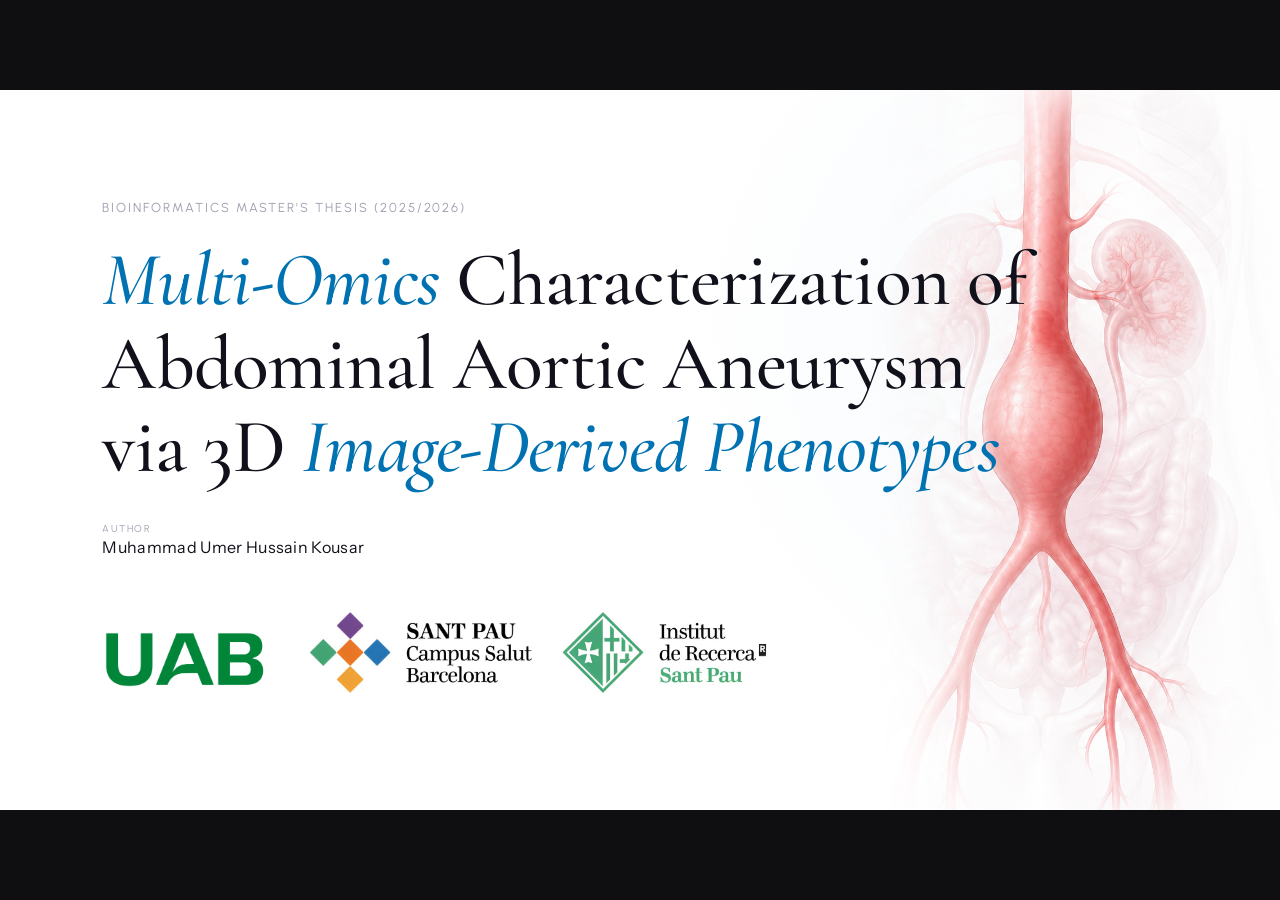
==== commit 693785e7: "Prepared presentation" ====
--- a/presentation.html
+++ b/presentation.html
@@ -6,7 +6,7 @@
     <meta name="viewport" content="width=device-width, initial-scale=1.0">
     <title>Master Thesis Presentation — Multi-omic Research in AAA</title>
     <link
-        href="https://fonts.googleapis.com/css2?family=Cormorant+Garamond:ital,wght@0,300;0,400;0,600;1,300;1,400&family=DM+Mono:wght@300;400&family=Instrument+Sans:wght@300;400;500&display=swap"
+        href="https://fonts.googleapis.com/css2?family=Cormorant+Garamond:ital,wght@0,300;0,400;0,600;1,300;1,400&family=Libre+Baskerville:wght@400;700&family=DM+Mono:wght@300;400&family=Urbanist:wght@300;400;500;600&family=Instrument+Sans:wght@300;400;500&display=swap"
         rel="stylesheet">
     <link rel="stylesheet" href="style.css">
 </head>
@@ -29,548 +29,847 @@
              ╚═══════════════════════════════════╝ -->
         <div class="slide active layout-title">
             <div class="hero-bg reveal r1"></div>
-            <img src="images/Aorta-second.png" alt="Aorta" class="hero-image">
+            <img src="images/Title.png" alt="Aorta" class="hero-image">
 
             <div class="title-content">
-                <div class="meta-label reveal r2"
-                    style="color: var(--ink-faint); font-size: 12px; letter-spacing: .3em; margin-bottom: 1.5rem">
-                    <p>Bioinformatics Master's Thesis (2025/2026)</p>
-                </div>
-
-                <h1 class="title-main reveal r3">
+                <div class="meta-label reveal r2" style="margin-bottom: 1.5rem; font-size: 13px;">
+                    Bioinformatics Master's Thesis (2025/2026)
+                </div>
+
+                <h1 class="title-main reveal r3" style="margin-bottom: 2rem;">
                     <em>Multi-Omics</em> Characterization of<br>
                     Abdominal Aortic Aneurysm<br>
                     via 3D <em>Image-Derived Phenotypes</em>
                 </h1>
 
+                <div class="author-block reveal r3"
+                    style="display: flex; align-items: center; gap: 1rem; margin-bottom: 3rem;">
+                    <div>
+                        <span class="meta-label" style="display: block; margin-bottom: 2px;">Author</span>
+                        <span
+                            style="font-size: 16px; font-weight: 300; color: var(--ink); letter-spacing: 0.02em;">Muhammad
+                            Umer Hussain Kousar</span>
+                    </div>
+                </div>
+
                 <div class="title-meta reveal r4">
                     <div class="meta-col">
-                        <span class="meta-label">Author</span>
-                        <p>Muhammad Umer Hussain Kousar</p>
-                    </div>
-                    <div class="meta-col">
-                        <span class="meta-label">Institutions</span>
-                        Universitat Autònoma de Barcelona<br>
-                        Institut de Recerca Sant Pau (CERCA)
-                    </div>
-                </div>
-            </div>
-        </div>
-
+                        <div class="meta-bottom title-logos">
+                            <img src="images/Logo_uab.png" alt="UAB Logo" class="title-uab-logo">
+                            <img src="images/Logo_IRSP.png" alt="IRSP Logo" class="title-irsp-logo">
+                        </div>
+                    </div>
+                </div>
+            </div>
+        </div>
 
         <!-- ╔═══════════════════════════════════╗
              ║  SECTION 1 — INTRODUCTION          ║
              ╚═══════════════════════════════════╝ -->
 
-        <!-- 1.0 Section divider -->
-        <div class="slide layout-section" data-section-num="01" data-section-label="Introduction">
+        <!-- [1] Section divider -->
+        <div class="slide layout-section" data-section-num="01" data-section-label="INTRODUCTION">
             <div class="deco-circle"></div>
-            <div class="section-num reveal r1">01</div>
-            <p class="section-label reveal r2">Introduction</p>
-            <h2 class="section-title reveal r3">
-                Disease Context &amp; Multi-omic Landscape
-            </h2>
-        </div>
-
-        <!-- 1.1 AAA disease context -->
-        <div class="slide layout-statement">
-            <div class="slide-header reveal r1">
-                <h2>AAA Disease Context</h2>
-            </div>
-            <p class="statement-text reveal r2">
-                Abdominal Aortic Aneurysm is a <em>progressive dilation</em> of
-                the abdominal aorta with high risk of asymptomatic rupture
-                and significant mortality.
-            </p>
-        </div>
-
-        <!-- 1.2 Multi-omic research -->
-        <div class="slide layout-cols">
-            <div class="slide-header reveal r1">
-                <h2>Multi-omic Research in AAA</h2>
-            </div>
-            <div class="cols">
-                <div class="col-block reveal r2">
-                    <div class="col-num">01.</div>
-                    <div class="col-divider"></div>
-                    <h3>Genomics</h3>
-                    <p>Genome-wide approaches to identify common and rare variants associated with AAA susceptibility
-                        and progression.</p>
-                </div>
-                <div class="col-block reveal r3">
-                    <div class="col-num">02.</div>
-                    <div class="col-divider"></div>
-                    <h3>Transcriptomics &amp; Proteomics</h3>
-                    <p>Functional molecular profiling to map gene expression and protein-level alterations in vascular
-                        tissues.</p>
-                </div>
-            </div>
-        </div>
-
-        <!-- 1.3 Rationale for 3D phenotypes -->
-        <div class="slide layout-figure">
+            <div class="section-heading">
+                <div class="section-num reveal r1">01</div>
+                <h2 class="section-title reveal r2">INTRODUCTION</h2>
+            </div>
+        </div>
+
+        <!-- [2] The Artery Aorta -->
+        <div class="slide layout-figure layout-figure--fit">
             <div class="fig-side reveal r1">
-                <div class="fig-box">
-                    <div class="fig-grid"></div>
-                    <span class="fig-placeholder">3D CT-Scan Rendering</span>
-                </div>
-                <p class="fig-caption"><strong>Figure 1</strong> | <strong>3D CT-Scan Rendering.</strong> 3D
-                    reconstruction from CT-Scan aortic segmentation</p>
+                <div class="fig-media">
+                    <img src="images/01-Healthy-Aorta.png"
+                        alt="Frontal view of the entire aorta, illustrating a healthy vessel"
+                        class="fig-image fig-image--natural">
+                </div>
+                <p class="fig-caption"><strong>Fig. 1</strong> | <strong>The Aorta.</strong> Frontal view of the entire
+                    aorta, illustrating a healthy vessel.</p>
             </div>
             <div class="fig-content-side">
                 <div class="slide-header reveal r2">
-                    <h2>Rationale for 3D Phenotypes</h2>
-                </div>
-                <p class="reveal r3" style="font-size:14px;color:var(--ink-light);line-height:1.9;">
-                    Standard AAA assessment relies on maximum diameter alone.
-                    3D image-derived phenotypes from CT-Scans capture
-                    morphological and biomechanical complexity beyond
-                    traditional 2D measurements.
+                    <h2>The Artery Aorta</h2>
+                </div>
+                <ul class="fig-bullets reveal r3">
+                    <li>Largest blood vessel in the human body</li>
+                    <li>Supplies oxygenated blood to all major tissues</li>
+                </ul>
+            </div>
+        </div>
+
+        <!-- [3] Pipe Analogy — pair 1 (02 → 03) -->
+        <div class="slide layout-pipe-pair">
+            <div class="pipe-pair">
+                <div class="pipe-cell reveal-step" data-step="1">
+                    <img src="images/02-plumber.png" alt="Pipe bulge discovered in basement" decoding="async">
+                </div>
+                <div class="pipe-cell reveal-step" data-step="2">
+                    <img src="images/03-plumber.png" alt="Homeowner calls for help" decoding="async">
+                </div>
+            </div>
+        </div>
+
+        <!-- [4] Pipe Analogy — pair 2 (04 → 05) -->
+        <div class="slide layout-pipe-pair">
+            <div class="pipe-pair">
+                <div class="pipe-cell reveal-step" data-step="1">
+                    <img src="images/04-plumber.png" alt="Plumber measures the bulge" decoding="async">
+                </div>
+                <div class="pipe-cell reveal-step" data-step="2">
+                    <img src="images/05-plumber.png" alt="Plumber explains progression over time" decoding="async">
+                </div>
+            </div>
+        </div>
+
+        <!-- [5] Abdominal Aortic Aneurysm (AAA) -->
+        <div class="slide layout-aaa-stack">
+            <div class="slide-header reveal r1">
+                <h2>Abdominal Aortic Aneurysm (AAA)</h2>
+            </div>
+            <div class="aaa-body">
+                <div class="aaa-figures-wrap">
+                    <div class="aaa-figures">
+                        <div class="aaa-fig-cell reveal-step" data-step="2">
+                            <img src="images/01-Healthy-Aorta.png"
+                                alt="Frontal view of the entire aorta, illustrating a healthy vessel"
+                                class="aaa-fig-image">
+                        </div>
+                        <div class="aaa-fig-cell reveal-step" data-step="2">
+                            <img src="images/06-AAA-aorta.png"
+                                alt="Frontal view of the entire aorta, illustrating an abdominal aneurysm"
+                                class="aaa-fig-image">
+                            <p class="fig-caption aaa-caption"><strong>Fig. 2</strong> |
+                                <strong>AAA.</strong> Frontal view of the entire aorta, illustrating an aneurysm in the
+                                abdominal region.
+                            </p>
+                        </div>
+                    </div>
+                </div>
+                <ul class="fig-bullets aaa-bullets reveal-step" data-step="3">
+                    <li><span class="text-accent">4–9%</span> men &amp; <span class="text-accent">1–2%</span> women over
+                        65 years old.</li>
+                    <li>Asymptomatic until rupture → lethal</li>
+                </ul>
+            </div>
+        </div>
+
+        <!-- [6] Abdominal Aortic Diameter (AAD) -->
+        <div class="slide layout-aad">
+            <div class="slide-header reveal r1">
+                <h2>Abdominal Aortic Diameter (AAD)</h2>
+            </div>
+            <div class="aad-panel">
+                <div class="aad-diagnostics reveal-step" data-step="1">
+                    <img src="images/07-diameter.png" alt="CT scan and ultrasound for AAA diagnosis">
+                </div>
+                <ul class="aad-criteria fig-bullets reveal-step" data-step="2">
+                    <li><strong>Aneurysm:</strong> AAD &gt; <span class="text-accent">30 mm</span></li>
+                    <li><strong>Surgery:</strong> AAD &gt; <span class="text-accent">50 mm</span> (women) / <span
+                            class="text-accent">55 mm</span> (men)</li>
+                </ul>
+                <div class="fig-stack aad-fig aad-fig--surgery reveal-step" data-step="2">
+                    <img src="images/09-Surgery.png" alt="Surgical repair of abdominal aortic aneurysm">
+                    <p class="fig-caption"><strong>Fig. 4</strong> | <strong>Open surgical procedure.</strong> For
+                        patients with
+                        increased abdominal aortic diameter.</p>
+                </div>
+                <div class="fig-stack aad-fig aad-fig--aad reveal-step" data-step="1">
+                    <img src="images/08-diameter.png" alt="Maximum aortic diameter measurement on CT scan">
+                    <p class="fig-caption"><strong>Fig. 3</strong> | <strong>Abdominal aortic diameter.</strong> As seen
+                        on a CT scan.
+                    </p>
+                </div>
+            </div>
+        </div>
+
+        <!-- [7] Imaging Phenotypes -->
+        <div class="slide layout-phenotypes">
+            <div class="phenotypes-wrap">
+                <div class="fig-stack phenotypes-stack reveal r1">
+                    <div class="phenotypes-title reveal r2">
+                        <h2>Imaging Phenotypes</h2>
+                    </div>
+                    <figure class="phenotypes-figure">
+                        <img src="images/10-AAA-morphology.png"
+                            alt="AAA morphology showing abdominal aortic diameter, calcification, and intraluminal thrombus">
+                    </figure>
+                    <p class="fig-caption reveal r3"><strong>Fig. 5</strong> |
+                        <strong>AAA morphology.</strong> <strong>(A)</strong> Frontal view of an abdominal aortic
+                        aneurysm. <strong>(B)</strong> Cross-sectional schematic of the abdominal aorta highlighting the
+                        three imaging phenotypes: AAD, AAC, and ILT. <strong>(C)</strong> Axial view of CT image
+                        showing the corresponding phenotypes.
+                    </p>
+                </div>
+            </div>
+        </div>
+
+        <!-- [7] Why Omics? -->
+        <div class="slide layout-statement layout-genetics">
+            <div class="slide-header reveal r1">
+                <h2>Why Omics?</h2>
+            </div>
+            <div class="genetics-notes reveal r2">
+                <div class="genetics-row">
+                    <div class="genetics-block">
+                        <span class="meta-label">AAA</span>
+                        <p class="genetics-line">
+                            <span class="text-accent">70–80%</span> genetic<br>
+                            <span class="text-accent">20–30%</span> environmental
+                        </p>
+                    </div>
+                    <div class="genetics-block">
+                        <span class="meta-label">Healthy individuals</span>
+                        <ul class="genetics-metrics">
+                            <li><span>Diameter</span> <strong class="text-accent">34%</strong></li>
+                            <li><span>Calcification</span> <strong class="text-accent">49%</strong></li>
+                        </ul>
+                    </div>
+                </div>
+            </div>
+        </div>
+
+        <!-- [8] Knowledge Gap -->
+        <div class="slide layout-statement layout-knowledge-gap">
+            <div class="slide-header reveal r1">
+                <h2>Knowledge Gap</h2>
+            </div>
+            <div class="knowledge-gap-panel">
+                <div class="kg-item reveal r2">
+                    <div class="kg-pillar">
+                        <span class="kg-num">01.</span>
+                        <span class="kg-divider"></span>
+                        <span class="kg-label">Case–Control Focus</span>
+                    </div>
+                    <p class="kg-question">What are the genetics behind disease-specific traits?</p>
+                </div>
+                <div class="kg-item reveal r3">
+                    <div class="kg-pillar">
+                        <span class="kg-num">02.</span>
+                        <span class="kg-divider"></span>
+                        <span class="kg-label">General Population</span>
+                    </div>
+                    <p class="kg-question">What happens after AAA onset?</p>
+                </div>
+            </div>
+        </div>
+
+        <!-- [9] Objective & Hypothesis -->
+        <div class="slide layout-quotes">
+            <div class="quotes-panel">
+                <figure class="quote-block reveal-step" data-step="1">
+                    <div class="slide-header">
+                        <h2>Objective</h2>
+                    </div>
+                    <blockquote class="quote-text">
+                        To investigate the genetic factors underlying post-diagnosis AAA pathology through multi-omics
+                        analyses of imaging phenotypes (diameter, calcification, thrombus).
+                    </blockquote>
+                </figure>
+                <div class="quote-divider reveal-step" data-step="2" aria-hidden="true"></div>
+                <figure class="quote-block reveal-step" data-step="2">
+                    <div class="slide-header">
+                        <h2>Hypothesis</h2>
+                    </div>
+                    <blockquote class="quote-text">
+                        Disease-specific traits have distinct genetic architectures that differ from those affecting
+                        normal size, and each trait may involve different biological mechanisms related to the
+                        disease.
+                    </blockquote>
+                </figure>
+            </div>
+        </div>
+
+        <!-- ╔═══════════════════════════════════╗
+             ║  SECTION 2 — METHODS               ║
+             ╚═══════════════════════════════════╝ -->
+
+        <!-- [11] Section divider -->
+        <div class="slide layout-section" data-section-num="02" data-section-label="METHODS">
+            <div class="deco-circle"></div>
+            <div class="section-heading">
+                <div class="section-num reveal r1">02</div>
+                <h2 class="section-title reveal r2">METHODS</h2>
+            </div>
+        </div>
+
+        <!-- [12] Samples -->
+        <div class="slide layout-cols layout-samples">
+            <div class="slide-header reveal r1">
+                <h2>Samples</h2>
+            </div>
+            <div class="samples-body">
+                <div class="cols">
+                    <div class="col-block reveal r2">
+                        <span class="col-n">N = 518</span>
+                        <h3>AAA Patients (TABS)</h3>
+                        <ul class="col-bullets">
+                            <li>Longitudinal study</li>
+                            <li>CT images</li>
+                            <li>Genetic data</li>
+                        </ul>
+                    </div>
+                    <div class="col-block reveal r3">
+                        <span class="col-n">N = 387</span>
+                        <h3>Healthy Individuals (TAGA)</h3>
+                        <ul class="col-bullets">
+                            <li>Family study</li>
+                            <li>Diameter</li>
+                            <li>Genetic data</li>
+                        </ul>
+                    </div>
+                </div>
+                <div class="samples-logos reveal r4">
+                    <img src="images/11-logo-Mar.png" alt="Hospital del Mar Barcelona" class="samples-logo">
+                    <img src="images/12-logo-SantPau.png" alt="Sant Pau" class="samples-logo">
+                </div>
+            </div>
+        </div>
+
+        <!-- [13] Imaging Phenotypes Extraction -->
+        <div class="slide layout-figure layout-figure--fit layout-ct-extraction">
+            <div class="fig-side reveal r1">
+                <div class="fig-media">
+                    <img src="images/13-CT-all.png"
+                        alt="CT scan views, segmented regions, and 3D reconstruction of abdominal aortic aneurysm"
+                        class="fig-image fig-image--natural">
+                </div>
+                <p class="fig-caption"><strong>Fig. 6</strong> | <strong>AAC and ILT extraction.</strong>
+                    <strong>(A)</strong> Coronal, axial, and sagittal views of an AAA CT scan. <strong>(B)</strong>
+                    Segmented regions classified as lumen, ILT, and calcium; red arrows indicate calcium.
+                    <strong>(C)</strong> 3D reconstruction of the abdominal aorta showing the aneurysm and
+                    class-specific segmentations.
                 </p>
             </div>
-        </div>
-
-
-        <!-- ╔═══════════════════════════════════╗
-             ║  SECTION 2 — OBJECTIVES             ║
-             ╚═══════════════════════════════════╝ -->
-
-        <!-- 2.0 Section divider -->
-        <div class="slide layout-section" data-section-num="02" data-section-label="Objectives">
-            <div class="deco-circle"></div>
-            <div class="section-num reveal r1">02</div>
-            <p class="section-label reveal r2">Objectives</p>
-            <h2 class="section-title reveal r3">
-                Research Goals
-            </h2>
-        </div>
-
-        <!-- 2.1 General objective -->
-        <div class="slide layout-statement">
-            <div class="slide-header reveal r1">
-                <h2>General Objective</h2>
-            </div>
-            <p class="statement-text reveal r2">
-                To identify <em>novel genetic variants and molecular pathways</em>
-                associated with AAA by integrating genomic data with
-                3D image-derived morphological phenotypes.
-            </p>
-        </div>
-
-        <!-- 2.2 Specific aims -->
-        <div class="slide layout-bullets">
-            <div class="slide-header reveal r1">
-                <h2>Specific Aims</h2>
-            </div>
-            <div class="content">
-                <ul class="method-list">
-                    <li class="reveal r2">
-                        <span class="m-num">01</span>
-                        <div class="m-text">
-                            <h4>Pipeline Establishment</h4>
-                            <p>Develop and validate a QC pipeline for TOPMed genotyping and imputation.</p>
-                        </div>
-                    </li>
-                    <li class="reveal r3">
-                        <span class="m-num">02</span>
-                        <div class="m-text">
-                            <h4>Phenotype Extraction</h4>
-                            <p>Extract and harmonize clinical data and 3D CT-Scan derived imaging phenotypes.</p>
-                        </div>
-                    </li>
-                    <li class="reveal r4">
-                        <span class="m-num">03</span>
-                        <div class="m-text">
-                            <h4>Association Studies</h4>
-                            <p>Execute GWAS for aortic diameter and novel 3D image-derived phenotypes.</p>
-                        </div>
-                    </li>
-                    <li class="reveal r5">
-                        <span class="m-num">04</span>
-                        <div class="m-text">
-                            <h4>Multi-omic Integration</h4>
-                            <p>Conduct TWAS to map functional molecular signatures downstream of GWAS.</p>
-                        </div>
+            <div class="fig-content-side">
+                <div class="slide-header reveal r2">
+                    <h2>Imaging Phenotypes Extraction</h2>
+                </div>
+                <ul class="fig-bullets reveal r3">
+                    <li>Supervised Machine-learning model</li>
+                    <li>Three-dimensional Volumes</li>
+                    <li>Time-efficient</li>
+                    <li>Reproducible</li>
+                </ul>
+            </div>
+        </div>
+
+        <!-- [14] Genotype Imputation — schematic -->
+        <div class="slide layout-imputation-fig">
+            <div class="slide-header reveal r1">
+                <h2>Genotype Imputation</h2>
+            </div>
+            <figure class="imputation-single reveal r2">
+                <img src="images/14-Imputation.png"
+                    alt="Schematic of genotype imputation from sparse variants to genome-wide coverage"
+                    class="imputation-single-image">
+                <figcaption class="fig-caption"><strong>Fig. 7</strong> | <strong>Overview of Genotype
+                        Imputation.</strong> Following quality control of microarray genotypes (~700k variants),
+                    ~500k variants are imputed using a large reference panel and linkage disequilibrium patterns,
+                    obtaining ~40 million imputed variants.</figcaption>
+            </figure>
+        </div>
+
+        <!-- [15] Genotype Imputation — pipeline -->
+        <div class="slide layout-imputation-full">
+            <div class="imputation-full-frame reveal r1">
+                <img src="images/15-GG-impute.png" alt="GG-Impute genotype imputation pipeline for GWAS"
+                    class="imputation-full-image">
+                <p class="fig-caption imputation-full-caption"><strong>Fig. 8</strong> | <strong>GG-Impute.</strong>
+                    Screenshot of the genotype imputation pipeline documentation home page. See:
+                    <a href="https://bioinumer.github.io/GG-Impute/" target="_blank"
+                        rel="noopener noreferrer">https://bioinumer.github.io/GG-Impute/</a>
+                </p>
+            </div>
+        </div>
+
+        <!-- [16] Genome-Wide Association Studies (GWAS) -->
+        <div class="slide layout-gwas-linear">
+            <div class="slide-header reveal r1">
+                <h2>Genome-Wide Association Studies (GWAS)</h2>
+            </div>
+
+            <div class="gwas-images-wrap reveal r2">
+                <div class="gwas-image-container">
+                    <img src="images/16-GWAS-linear-regression.png" alt="GWAS Linear Regression"
+                        class="gwas-image-1 reveal-step hidden-by-step" data-step="1">
+                    <img src="images/17-GWAS-linear-regression.png" alt="GWAS Linear Regression Highlighted"
+                        class="gwas-image-2 reveal-step" data-step="2">
+                </div>
+            </div>
+
+            <ul class="fig-bullets gwas-bullets-grid">
+                <li class="reveal-step" data-step="2"><strong>Association?</strong> Effect</li>
+                <li class="reveal-step" data-step="2"><strong>Significance?</strong> P-value</li>
+                <li class="reveal-step" data-step="2"><strong>Statistically Significant?</strong> Bonferroni (P <
+                        5×10<sup>-8</sup>)</li>
+                <li class="reveal-step" data-step="3"><strong>Diameter:</strong> Healthy</li>
+                <li class="reveal-step no-bullet" data-step="3">AAA Patients</li>
+                <li class="reveal-step no-bullet" data-step="3">Meta-Analysis</li>
+            </ul>
+        </div>
+
+        <!-- [17] Transcriptome-Wide Association Studies (TWAS) -->
+        <div class="slide layout-figure layout-figure--fit layout-twas-fig">
+            <div class="fig-side reveal r1">
+                <div class="fig-media">
+                    <img src="images/18-TWAS.png" alt="GTEx TWAS illustration and approach"
+                        class="fig-image fig-image--natural">
+                </div>
+                <p class="fig-caption"><strong>Fig. 9</strong> | <strong>GTEx TWAS.</strong> <strong>(A)</strong>
+                    Illustration of all tissues available in GTEx v8, with sample numbers indicated in parentheses.
+                    Aorta and Whole Blood are highlighted. <strong>(B)</strong> Schematic of the TWAS approach, where
+                    GWAS variants are leveraged to predict gene expression based on the GTEX reference catalog. Adapted
+                    from the <a href="https://www.science.org/doi/10.1126/science.aaz1776" target="_blank"
+                        rel="noopener noreferrer">GTEx Consortium</a> atlas.
+                </p>
+            </div>
+            <div class="fig-content-side">
+                <div class="slide-header reveal r2">
+                    <h2>Transcriptome-Wide Association Studies (TWAS)</h2>
+                </div>
+                <ul class="fig-bullets reveal r3">
+                    <li>Is the predicted expression of a gene associated with <span class="text-accent">Diameter</span>,
+                        <span class="text-accent">Calcification</span>, or <span class="text-accent">Thrombus</span>?
                     </li>
                 </ul>
             </div>
         </div>
 
+        <!-- [18] Targeted Analysis -->
+        <div class="slide layout-cols layout-targeted">
+            <div class="slide-header reveal r1">
+                <h2>Targeted Analysis</h2>
+            </div>
+            <div class="cols targeted-cols">
+                <div class="col-block targeted-paper-col reveal r2">
+                    <img src="images/19-Targeted.png" alt="Targeted analysis paper" class="targeted-paper-image">
+                    <ul class="fig-bullets targeted-paper-bullets">
+                        <li>121 Variants associated with key mechanisms in AAA.</li>
+                    </ul>
+                </div>
+                <div class="col-block targeted-fig-col reveal r3">
+                    <div class="fig-stack targeted-fig-stack">
+                        <img src="images/20-Targeted.png" alt="Targeted biological mechanisms"
+                            class="fig-image targeted-fig-image">
+                        <p class="fig-caption"><strong>Fig. 10</strong> | <strong>Biological mechanisms.</strong>
+                            Implicated in AAA pathogenesis as described by
+                            <a href="https://www.nature.com/articles/s41588-023-01510-y" target="_blank"
+                                rel="noopener noreferrer">Roychowdhury et al.</a>
+                        </p>
+                    </div>
+                </div>
+            </div>
+        </div>
 
         <!-- ╔═══════════════════════════════════╗
-             ║  SECTION 3 — MATERIALS & METHODS    ║
+             ║  SECTION 3 — RESULTS & DISCUSSION  ║
              ╚═══════════════════════════════════╝ -->
 
-        <!-- 3.0 Section divider -->
-        <div class="slide layout-section" data-section-num="03" data-section-label="Materials &amp; Methods">
+        <!-- [19] Section divider -->
+        <div class="slide layout-section" data-section-num="03" data-section-label="RESULTS &amp; DISCUSSION">
             <div class="deco-circle"></div>
-            <div class="section-num reveal r1">03</div>
-            <p class="section-label reveal r2">Materials &amp; Methods</p>
-            <h2 class="section-title reveal r3">
-                Study Design &amp; Analytical Pipeline
-            </h2>
-        </div>
-
-        <!-- 3.1 Cohort -->
-        <div class="slide layout-statement">
-            <div class="slide-header reveal r1">
-                <h2>Study Cohort</h2>
-            </div>
-            <p class="statement-text reveal r2">
-                A comprehensively phenotyped cohort from
-                <em>Hospital de la Santa Creu i Sant Pau</em>, with clinical histories,
-                demographics, and matched radiological imaging.
-            </p>
-        </div>
-
-        <!-- 3.2 Genotyping & Imputation -->
-        <div class="slide layout-bigfig" id="slide-parallel-pcs">
-            <div class="slide-header reveal r1">
-                <h2>Genotyping &amp; Imputation Pipeline</h2>
-            </div>
-            <div class="bigfig-box reveal r2">
-                <div class="fig-grid">
-                    <img id="img-parallel-pcs" src="images/parallel-10pcs.svg" style="width:100%;height:100%;"
-                        alt="Imputation Pipeline">
-                </div>
-            </div>
-            <p class="bigfig-caption reveal r3"><strong>Figure 2</strong> | <strong>Imputation Pipeline.</strong>
-                Pre-imputation QC → TOPMed Server → Post-imputation filtering
-                (R² &gt; 0.3, MAF &gt; 0.01)</p>
-        </div>
-
-        <!-- 3.3 Phenotype extraction -->
-        <div class="slide layout-cols">
-            <div class="slide-header reveal r1">
-                <h2>Phenotype Extraction</h2>
-            </div>
-            <div class="cols">
-                <div class="col-block reveal r2">
-                    <div class="col-num">A.</div>
-                    <div class="col-divider"></div>
-                    <h3>Clinical Variables</h3>
-                    <p>Patient demographics, comorbidities, and risk factors systematically compiled from hospital
-                        records.</p>
-                </div>
-                <div class="col-block reveal r3">
-                    <div class="col-num">B.</div>
-                    <div class="col-divider"></div>
-                    <h3>Imaging Variables</h3>
-                    <p>Metrics derived from radiological data capturing AAA severity, growth rate, and morphological
-                        features.</p>
-                </div>
-            </div>
-        </div>
-
-        <!-- 3.4 3D CT-Scan processing -->
-        <div class="slide layout-figure">
+            <div class="section-heading">
+                <div class="section-num reveal r1">03</div>
+                <h2 class="section-title section-title--long reveal r2">RESULTS &amp; DISCUSSION</h2>
+            </div>
+        </div>
+
+        <!-- [20] Study Samples -->
+        <div class="slide layout-study-samples">
+            <div class="slide-header reveal r1">
+                <h2>Study Samples</h2>
+            </div>
+            <div class="study-samples-figures reveal r2">
+                <figure class="study-samples-fig">
+                    <div class="study-samples-media">
+                        <img src="images/21-Diameter-samples.png"
+                            alt="Diameter cohort distribution by sex and age in healthy individuals and AAA patients"
+                            class="study-samples-image">
+                    </div>
+                    <figcaption class="fig-caption"><strong>Fig. 11</strong> | <strong>Diameter cohort
+                            distribution.</strong> <strong>(A)</strong> Healthy individuals; <strong>N = 352</strong>.
+                        <strong>(B)</strong> AAA patients; <strong>N = 411</strong>.
+                    </figcaption>
+                </figure>
+                <figure class="study-samples-fig">
+                    <div class="study-samples-media">
+                        <img src="images/22-calc-ILT-samples.png"
+                            alt="Calcification volume and ILT volume ratio cohort distribution by sex and age"
+                            class="study-samples-image">
+                    </div>
+                    <figcaption class="fig-caption"><strong>Fig. 12</strong> | <strong>CT phenotypes cohort
+                            distribution.</strong> <strong>(A)</strong> Calcification volume; <strong>N = 254</strong>.
+                        <strong>(B)</strong> Intraluminal thrombus volume ratio; <strong>N = 246</strong>.
+                    </figcaption>
+                </figure>
+            </div>
+        </div>
+
+        <!-- [21] Diameter Genetics Differ in Healthy vs. AAA Patients -->
+        <div class="slide layout-figure layout-figure--fit layout-diameter-result layout-diameter-result--title-only">
             <div class="fig-side reveal r1">
-                <div class="fig-box">
-                    <div class="fig-grid"></div>
-                    <span class="fig-placeholder">3D Morphological Metrics</span>
-                </div>
-                <p class="fig-caption"><strong>Figure 3</strong> | <strong>3D Morphological Metrics.</strong> Volume
-                    rendering, surface area, and tortuosity extraction</p>
+                <div class="fig-media">
+                    <img src="images/23-AAD-CMplot.png"
+                        alt="Circular Manhattan plot of diameter GWAS results for cases, controls, and meta-analysis"
+                        class="fig-image fig-image--natural">
+                </div>
+                <p class="fig-caption"><strong>Fig. 13</strong> | <strong>Diameter GWAS.</strong> Circular Manhattan
+                    plot
+                    of GWAS results for cases, controls, and meta-analysis (outer to inner rings). Genome-wide (pink)
+                    and
+                    suggestive (dashed blue) significance thresholds are indicated. Blue points mark variants above the
+                    suggestive threshold. SNP density by chromosome appears in the upper-right legend.</p>
             </div>
             <div class="fig-content-side">
                 <div class="slide-header reveal r2">
-                    <h2>3D CT-Scan Processing</h2>
-                </div>
-                <p class="reveal r3" style="font-size:14px;color:var(--ink-light);line-height:1.9;">
-                    Automated segmentation and computational processing
-                    to derive volume, surface area, and geometric tortuosity
-                    beyond standard 2D diametric measurements.
-                </p>
-            </div>
-        </div>
-
-        <!-- 3.5 GWAS design -->
-        <div class="slide layout-statement">
-            <div class="slide-header reveal r1">
-                <h2>GWAS Design</h2>
-            </div>
-            <p class="statement-text reveal r2">
-                Linear mixed models accounting for <em>population stratification
-                    and cryptic relatedness</em>, testing both clinical markers
-                and novel 3D phenotypes independently.
-            </p>
-        </div>
-
-        <!-- 3.6 TWAS methodology -->
-        <div class="slide layout-bigfig">
-            <div class="slide-header reveal r1">
-                <h2>Post-GWAS: TWAS Methodology</h2>
-            </div>
-            <div class="bigfig-box reveal r2">
-                <div class="fig-grid"></div>
-                <span class="fig-placeholder">TWAS Workflow Diagram</span>
-            </div>
-            <p class="bigfig-caption reveal r3"><strong>Figure 4</strong> | <strong>TWAS Workflow.</strong> Pre-computed
-                eQTL weights → imputed gene expression →
-                association with vascular phenotypes</p>
-        </div>
-
-
-        <!-- ╔═══════════════════════════════════╗
-             ║  SECTION 4 — RESULTS                ║
-             ╚═══════════════════════════════════╝ -->
-
-        <!-- 4.0 Section divider -->
-        <div class="slide layout-section" data-section-num="04" data-section-label="Results">
-            <div class="deco-circle"></div>
-            <div class="section-num reveal r1">04</div>
-            <p class="section-label reveal r2">Results</p>
-            <h2 class="section-title reveal r3">
-                Key Findings
-            </h2>
-        </div>
-
-        <!-- 4.1 Imputation QC -->
-        <div class="slide layout-bigfig">
-            <div class="slide-header reveal r1">
-                <h2>Imputation Pipeline QC</h2>
-            </div>
-            <div class="bigfig-box reveal r2">
-                <div class="fig-grid"></div>
-                <span class="fig-placeholder">QC Metrics Dashboard</span>
-            </div>
-            <p class="bigfig-caption reveal r3"><strong>Figure 5</strong> | <strong>QC Metrics.</strong> Post-imputation
-                variant yield after R² and MAF filtering</p>
-        </div>
-
-        <!-- 4.2 Cohort description -->
-        <div class="slide layout-figure">
+                    <h2><span class="trait-name">Diameter</span> <em>Genetics</em> <em>differ</em> in healthy vs. AAA
+                        patients</h2>
+                </div>
+            </div>
+        </div>
+
+        <!-- [22] Vascular Cell Integrity — Meta-Analysis -->
+        <div class="slide layout-figure layout-figure--fit layout-diameter-result layout-diameter-result--with-notes">
             <div class="fig-side reveal r1">
-                <div class="fig-box">
-                    <div class="fig-grid"></div>
-                    <span class="fig-placeholder">Cohort Demographics Table</span>
-                </div>
-                <p class="fig-caption"><strong>Figure 6</strong> | <strong>Cohort Demographics.</strong> Phenotypic
-                    summary of analytical cohort</p>
+                <div class="fig-media">
+                    <img src="images/24-AAD-CMplot.png"
+                        alt="Circular Manhattan plot of diameter GWAS meta-analysis highlighting ARAP2"
+                        class="fig-image fig-image--natural">
+                </div>
+                <p class="fig-caption"><strong>Fig. 14</strong> | <strong>Diameter GWAS Meta-Analysis.</strong> Circular
+                    Manhattan plot of meta-analysis results. Pink and dashed blue lines indicate genome-wide and
+                    suggestive significance, respectively. Blue points show variants above the suggestive threshold.
+                    SNP density by chromosome appears in the upper-right legend.</p>
             </div>
             <div class="fig-content-side">
                 <div class="slide-header reveal r2">
-                    <h2>Cohort Description</h2>
-                </div>
-                <p class="reveal r3" style="font-size:14px;color:var(--ink-light);line-height:1.9;">
-                    Well-characterized individuals reflecting typical AAA demographics.
-                    Significant heterogeneity in 3D imaging metrics highlights
-                    the value of fine-grained morphological profiling.
-                </p>
-            </div>
-        </div>
-
-        <!-- 4.3 GWAS Aortic Diameter -->
-        <div class="slide layout-bigfig">
-            <div class="slide-header reveal r1">
-                <h2>GWAS — Aortic Diameter</h2>
-            </div>
-            <div class="bigfig-box reveal r2">
-                <div class="fig-grid"></div>
-                <span class="fig-placeholder">Manhattan Plot — Diameter</span>
-            </div>
-            <p class="bigfig-caption reveal r3"><strong>Figure 7</strong> | <strong>GWAS for Aortic Diameter.</strong>
-                Genome-wide association results for maximum aortic diameter</p>
-        </div>
-
-        <!-- 4.4 GWAS 3D phenotypes -->
-        <div class="slide layout-bigfig">
-            <div class="slide-header reveal r1">
-                <h2>GWAS — 3D Image-Derived Phenotypes</h2>
-            </div>
-            <div class="bigfig-box reveal r2">
-                <div class="fig-grid"></div>
-                <span class="fig-placeholder">Manhattan Plot — 3D Phenotypes</span>
-            </div>
-            <p class="bigfig-caption reveal r3"><strong>Figure 8</strong> | <strong>GWAS for 3D Phenotypes.</strong>
-                Distinct loci identified via 3D morphological features</p>
-        </div>
-
-        <!-- 4.5 TWAS findings -->
-        <div class="slide layout-figure">
+                    <h2><em>Vascular Cell Integrity</em> is important in aortic <span class="trait-name">Diameter</span>
+                    </h2>
+                </div>
+                <div class="diameter-result-notes reveal r3">
+                    <p class="diameter-result-label">Meta-Analysis:</p>
+                    <p class="diameter-result-text"><em>ARAP2</em> involved in muscle and endothelial cells structure
+                    </p>
+                </div>
+            </div>
+        </div>
+
+        <!-- [23] Vascular Cell Integrity — Targeted Analysis -->
+        <div class="slide layout-figure layout-figure--fit layout-diameter-result layout-diameter-result--with-notes">
             <div class="fig-side reveal r1">
-                <div class="fig-box">
-                    <div class="fig-grid"></div>
-                    <span class="fig-placeholder">TWAS Results Plot</span>
-                </div>
-                <p class="fig-caption"><strong>Figure 9</strong> | <strong>TWAS Results.</strong> Prioritized genes from
-                    TWAS analysis. we used GTEx data for whole blood and artery aorta to determine</p>
+                <div class="fig-media">
+                    <img src="images/25-panel_b-diameter.png"
+                        alt="Targeted analysis of diameter gene-level associations at AAA loci"
+                        class="fig-image fig-image--natural">
+                </div>
+                <p class="fig-caption"><strong>Fig. 15</strong> | <strong>Targeted analysis of Diameter.</strong>
+                    Gene-level associations at Roychowdhury et al. AAA loci, grouped by biological mechanism. Circles
+                    indicate nominally significant gene–phenotype associations (P&nbsp;&lt;&nbsp;0.05), with color for
+                    phenotype, saturation for association strength, size for effect, and outline style for effect
+                    direction.</p>
             </div>
             <div class="fig-content-side">
                 <div class="slide-header reveal r2">
-                    <h2>TWAS Findings</h2>
-                </div>
-                <p class="reveal r3" style="font-size:14px;color:var(--ink-light);line-height:1.9;">
-                    Genetically predicted expression correlates with AAA 3D phenotypes,
-                    enriching pathways related to extracellular matrix remodeling
-                    and vascular smooth muscle cell function.
-                </p>
-            </div>
-        </div>
-
+                    <h2><em>Vascular Cell Integrity</em> is important in aortic <span class="trait-name">Diameter</span>
+                    </h2>
+                </div>
+                <div class="diameter-result-notes reveal r3">
+                    <p class="diameter-result-label">Targeted Analysis:</p>
+                    <p class="diameter-result-text"><em>FBN1</em> involved in tissues structural support. Pathogenic
+                        Variants in <em>FBN1</em>:</p>
+                    <ul class="diameter-result-list">
+                        <li>Thoracic Aortic Aneurysm</li>
+                        <li>Aortic Dissection</li>
+                        <li>Causal gene in Marfan Syndrome</li>
+                    </ul>
+                </div>
+            </div>
+        </div>
+
+        <!-- [24] Aortic Wall Calcification Is a Complex Trait -->
+        <div class="slide layout-calcification-results">
+            <div class="slide-header reveal r1">
+                <h2>Aortic wall <span class="trait-name">Calcification</span> is a <em>Complex Trait</em></h2>
+            </div>
+            <figure class="calcification-fig calcification-fig--heatmap reveal r2">
+                <div class="fig-stack">
+                    <div class="fig-box">
+                        <img src="images/27-panel_a.png"
+                            alt="Number of nominally significant genes by biological mechanism across phenotypes"
+                            class="fig-image">
+                    </div>
+                    <figcaption class="fig-caption"><strong>Fig. 16</strong> | <strong>Number of nominally significant
+                            genes.</strong> Genes with P&nbsp;&lt;&nbsp;0.05 at Roychowdhury et al. AAA loci by
+                        biological
+                        mechanism, shown across AAD status, AAC volume/ratio, and ILT ratio. Color intensity reflects
+                        gene count (0–6).
+                    </figcaption>
+                </div>
+            </figure>
+            <figure class="calcification-fig calcification-fig--panel reveal r3">
+                <div class="fig-stack">
+                    <div class="fig-box">
+                        <img src="images/26-panel_b-calcification.png"
+                            alt="Targeted analysis of calcification gene-level associations at AAA loci"
+                            class="fig-image">
+                    </div>
+                    <figcaption class="fig-caption"><strong>Fig. 17</strong> | <strong>Targeted analysis of
+                            Calcification.</strong> Gene-level associations at Roychowdhury et al. AAA loci, grouped
+                        by
+                        biological mechanism. Circles indicate nominally significant gene–phenotype associations
+                        (P&nbsp;&lt;&nbsp;0.05), with color for phenotype, saturation for association strength, size
+                        for effect, and outline style for effect direction.</figcaption>
+                </div>
+            </figure>
+        </div>
+
+        <!-- [24a] Intraluminal Thrombus GWAS -->
+        <div class="slide layout-thrombus-gwas">
+            <div class="slide-header reveal r1">
+                <h2><em>Blood-cell</em> structure and <em>Environment</em> are relevant to<br>Intraluminal <span
+                        class="trait-name">Thrombus</span></h2>
+            </div>
+            <div class="thrombus-gwas-content">
+                <div class="fig-side reveal r2">
+                    <div class="fig-media">
+                        <img src="images/28-ILT_manhattan.png" alt="GWAS for ILT ratio. Manhattan plot."
+                            class="fig-image fig-image--natural">
+                    </div>
+                    <p class="fig-caption"><strong>Fig. 18</strong> | <strong>GWAS for ILT ratio.</strong> Manhattan
+                        plot. Each point is a variant by chromosomal position and −log<sub>10</sub>(P). Pink line:
+                        genome-wide significance (P=5×10<sup>−8</sup>); blue dashed: suggestive (P=1×10<sup>−5</sup>).
+                        Variants above the suggestive threshold are blue.</p>
+                </div>
+                <div class="notes-side reveal r3">
+                    <div class="diameter-result-notes">
+                        <p class="diameter-result-label">GWAS:</p>
+                        <p class="diameter-result-text"><em>GLRX5</em> involved in iron homeostasis. Pathogenic Variants
+                            in <em>GLRX5</em>:</p>
+                        <ul class="diameter-result-list">
+                            <li>Anemia</li>
+                            <li>Oxidative Stress</li>
+                        </ul>
+                    </div>
+                </div>
+            </div>
+        </div>
+
+        <!-- [24b] Intraluminal Thrombus TWAS -->
+        <div class="slide layout-thrombus-twas">
+            <div class="slide-header reveal r1">
+                <h2><em>Blood-cell</em> structure and <em>Environment</em> are relevant to<br>Intraluminal <span
+                        class="trait-name">Thrombus</span></h2>
+            </div>
+            <div class="thrombus-twas-content">
+                <div class="notes-side reveal r2">
+                    <div class="diameter-result-notes">
+                        <p class="diameter-result-label">Blood TWAS:</p>
+                        <ul class="diameter-result-list">
+                            <li><em>EPB41</em> involved in erythrocyte structure.</li>
+                            <li><em>PGM5</em> involved in erythrocyte junctions.</li>
+                        </ul>
+                    </div>
+                </div>
+                <div class="fig-side reveal r3">
+                    <div class="fig-stack">
+                        <div class="fig-media">
+                            <img src="images/29-ILT_TWAS.png" alt="Whole blood TWAS for ILT ratio."
+                                class="fig-image fig-image--natural">
+                        </div>
+                        <p class="fig-caption"><strong>Fig. 19</strong> | <strong>Whole blood TWAS for ILT
+                                ratio.</strong> Each point is a gene by chromosomal position and Z score.
+                            Pink lines:
+                            transcriptome-wide significance; blue dashed: suggestive. Triangles: genes above suggestive
+                            threshold (upward: larger ILT, downward: smaller ILT). Red labels: genes shared between
+                            tissues.</p>
+                    </div>
+                </div>
+            </div>
+        </div>
 
         <!-- ╔═══════════════════════════════════╗
-             ║  SECTION 5 — DISCUSSION             ║
+             ║  SECTION 4 — LIMITATIONS           ║
              ╚═══════════════════════════════════╝ -->
 
-        <!-- 5.0 Section divider -->
-        <div class="slide layout-section" data-section-num="05" data-section-label="Discussion">
+        <!-- [26] Section divider -->
+        <div class="slide layout-section" data-section-num="04" data-section-label="LIMITATIONS">
             <div class="deco-circle"></div>
-            <div class="section-num reveal r1">05</div>
-            <p class="section-label reveal r2">Discussion</p>
-            <h2 class="section-title reveal r3">
-                Interpretation &amp; Context
-            </h2>
-        </div>
-
-        <!-- 5.1 Interpretation -->
-        <div class="slide layout-cols">
-            <div class="slide-header reveal r1">
-                <h2>Interpretation of Findings</h2>
-            </div>
-            <div class="cols">
-                <div class="col-block reveal r2">
-                    <div class="col-num">01.</div>
-                    <div class="col-divider"></div>
-                    <h3>GWAS / TWAS Integration</h3>
-                    <p>A systems-level view of AAA pathogenesis, moving beyond simple risk association towards
-                        mechanistic hypotheses.</p>
-                </div>
-                <div class="col-block reveal r3">
-                    <div class="col-num">02.</div>
-                    <div class="col-divider"></div>
-                    <h3>Novelty of Imaging Phenotypes</h3>
-                    <p>3D CT-derived features capture disease complexity that traditional diameter measurements miss
-                        entirely.</p>
-                </div>
-            </div>
-        </div>
-
-        <!-- 5.2 Literature & Limitations -->
-        <div class="slide layout-cols">
-            <div class="slide-header reveal r1">
-                <h2>Literature &amp; Limitations</h2>
-            </div>
-            <div class="cols">
-                <div class="col-block reveal r2">
-                    <div class="col-num">03.</div>
-                    <div class="col-divider"></div>
-                    <h3>Existing Literature</h3>
-                    <p>Findings align with prior large-scale AAA studies for standard metrics; novel 3D loci address a
-                        recognized gap.</p>
-                </div>
-                <div class="col-block reveal r3">
-                    <div class="col-num">04.</div>
-                    <div class="col-divider"></div>
-                    <h3>Limitations</h3>
-                    <p>Sample size constraints typical for highly phenotyped cohorts. Multi-center replication is
-                        warranted.</p>
-                </div>
-            </div>
-        </div>
-
-
-        <!-- ╔═══════════════════════════════════╗
-             ║  SECTION 6 — CONCLUSIONS            ║
-             ╚═══════════════════════════════════╝ -->
-
-        <!-- 6.0 Section divider -->
-        <div class="slide layout-section" data-section-num="06" data-section-label="Conclusions">
-            <div class="deco-circle"></div>
-            <div class="section-num reveal r1">06</div>
-            <p class="section-label reveal r2">Conclusions</p>
-            <h2 class="section-title reveal r3">
-                Answering the Objectives
-            </h2>
-        </div>
-
-        <!-- 6.1 Conclusions list -->
-        <div class="slide layout-bullets">
-            <div class="slide-header reveal r1">
-                <h2>Key Takeaways</h2>
+            <div class="section-heading">
+                <div class="section-num reveal r1">04</div>
+                <h2 class="section-title reveal r2">LIMITATIONS</h2>
+            </div>
+        </div>
+
+        <!-- [27] Limitations — Study Design & Cohorts -->
+        <div class="slide layout-bullets layout-limitations-bullets">
+            <div class="slide-header reveal r1">
+                <h2>Limitations</h2>
             </div>
             <div class="content">
                 <ul class="method-list">
                     <li class="reveal r2">
                         <span class="m-num">I</span>
                         <div class="m-text">
-                            <h4>Pipeline Integrity</h4>
-                            <p>A validated high-throughput genotyping and imputation pipeline yielding high-quality
-                                variants.</p>
+                            <h4>Limited statistical power</h4>
+                            <p>Sample size was too small to distinguish noise from true genetic signals among millions
+                                of variants. Findings represent hypothetical associations.</p>
                         </div>
                     </li>
                     <li class="reveal r3">
                         <span class="m-num">II</span>
                         <div class="m-text">
-                            <h4>Phenotypic Superiority</h4>
-                            <p>3D CT-derived variables provide more precise AAA severity representation than clinical
-                                measurements alone.</p>
+                            <h4>Limited generalizability</h4>
+                            <p>Cohorts were mostly European males. Results may not apply to all AAA patients.</p>
                         </div>
                     </li>
                     <li class="reveal r4">
                         <span class="m-num">III</span>
                         <div class="m-text">
-                            <h4>Genetic Architecture</h4>
-                            <p>3D phenotype GWAS uncovered distinct, uncharacterized loci for aneurysm morphology.</p>
+                            <h4>Potential artifacts</h4>
+                            <p>The phenotype-extraction model struggled with difficult CT images, misclassifying
+                                similar-appearing lumen and thrombus. More training is needed for edge cases.</p>
+                        </div>
+                    </li>
+                </ul>
+            </div>
+        </div>
+
+        <!-- [28] Limitations — Phenotype Extraction Model -->
+        <div class="slide layout-limitations-model">
+            <div class="limitations-model-content">
+                <div class="limitations-title-side reveal r1">
+                    <span class="m-num">III</span>
+                    <h2 class="limitations-item-title">Potential artifacts</h2>
+                </div>
+                <div class="limitations-fig-side reveal r2">
+                    <div class="fig-stack limitations-fig-stack">
+                        <div class="limitations-images">
+                            <img src="images/31-Limitation-model.png" class="reveal-step limitation-model-img"
+                                data-step="2" alt="Thrombus model segmentation limitation edge cases">
+                            <img src="images/30-Limitation-model.png" class="reveal-step limitation-model-img"
+                                data-step="1" alt="Thrombus model segmentation limitation initial">
+                        </div>
+                        <p class="fig-caption"><strong>Fig. 20</strong> | <strong>Model segmentation artifact.</strong>
+                            <strong>(A)</strong> Contrast CT: accurate lumen and thrombus segmentation.
+                            <strong>(B)</strong> Non-contrast CT: lumen misclassified as thrombus.
+                        </p>
+                    </div>
+                </div>
+            </div>
+        </div>
+
+        <!-- ╔═══════════════════════════════════╗
+             ║  SECTION 5 — CONCLUSIONS           ║
+             ╚═══════════════════════════════════╝ -->
+
+        <!-- [29] Section divider -->
+        <div class="slide layout-section" data-section-num="05" data-section-label="CONCLUSIONS">
+            <div class="deco-circle"></div>
+            <div class="section-heading">
+                <div class="section-num reveal r1">05</div>
+                <h2 class="section-title reveal r2">CONCLUSIONS</h2>
+            </div>
+        </div>
+
+        <!-- [30] Take Home Messages -->
+        <div class="slide layout-bullets layout-conclusions">
+            <div class="slide-header reveal r1">
+                <h2>Take Home Messages</h2>
+            </div>
+            <div class="content">
+                <ul class="method-list">
+                    <li class="reveal r2">
+                        <span class="m-num">I</span>
+                        <div class="m-text">
+                            <h4>Initial Genetic Map</h4>
+                            <p>First map of genetic signals linked to disease-specific traits in AAA patients.</p>
+                        </div>
+                    </li>
+                </ul>
+
+                <figure class="conclusions-hypothesis reveal r3">
+                    <figcaption class="conclusions-hypothesis-label">Hypothesis</figcaption>
+                    <blockquote class="quote-text quote-text--compact">
+                        Disease-specific traits have distinct genetic architectures that differ from those affecting
+                        normal aortic size,<br>and each trait may involve different biological mechanisms related to the
+                        disease.
+                    </blockquote>
+                </figure>
+
+                <ul class="method-list method-list--continued">
+                    <li class="reveal r4">
+                        <span class="m-num">II</span>
+                        <div class="m-text">
+                            <h4>Distinct Mechanisms</h4>
+                            <p>Mechanisms in healthy individuals differ from those after disease onset.</p>
                         </div>
                     </li>
                     <li class="reveal r5">
-                        <span class="m-num">IV</span>
+                        <span class="m-num">III</span>
                         <div class="m-text">
-                            <h4>Functional Mapping</h4>
-                            <p>TWAS prioritized biologically plausible target genes driving AAA pathology.</p>
+                            <h4>Trait-Specific Biology</h4>
+                            <p>Each disease trait is driven by distinct biological pathways:</p>
+                            <ul class="conclusions-sublist">
+                                <li>• Diameter: Vascular cell integrity</li>
+                                <li>• Calcification: Inflammatory, vascular, and lipid metabolism</li>
+                                <li>• Thrombus: Blood-cell organization and oxidative stress</li>
+                            </ul>
                         </div>
                     </li>
                 </ul>
             </div>
         </div>
 
-
         <!-- ╔═══════════════════════════════════╗
-             ║  BIBLIOGRAPHY                       ║
+             ║  SECTION 6 — FUTURE                ║
              ╚═══════════════════════════════════╝ -->
 
-        <div class="slide layout-section" data-section-num="Ref" data-section-label="Bibliography">
+        <!-- [31] Section divider -->
+        <div class="slide layout-section" data-section-num="06" data-section-label="FUTURE">
             <div class="deco-circle"></div>
-            <div class="section-num reveal r1">Ref</div>
-            <p class="section-label reveal r2">Sources</p>
-            <h2 class="section-title reveal r3">
-                Bibliography
-            </h2>
-        </div>
-
-        <div class="slide">
-            <div class="slide-header reveal r1">
-                <h2>Selected Bibliography</h2>
-            </div>
-            <ul class="ref-list">
-                <li class="reveal r2" data-num="1.">
-                    <em>Wanhainen A, et al.</em> (2019). ESVS Clinical Practice Guidelines on the Management of
-                    Abdominal Aorto-iliac Artery Aneurysms.
-                </li>
-                <li class="reveal r3" data-num="2.">
-                    <em>Klarin D, et al.</em> (2020). Genome-wide association study of abdominal aortic aneurysm
-                    identifies novel loci.
-                </li>
-                <li class="reveal r4" data-num="3.">
-                    <em>Gamazon ER, et al.</em> (2015). A gene-based association method for mapping traits using
-                    reference transcriptome data.
-                </li>
-                <li class="reveal r5" data-num="4.">
-                    <em>Tardif JC, et al.</em> (2021). Advanced 3D computational methods for phenotypic profiling of
-                    vascular anomalies.
-                </li>
-            </ul>
+            <div class="section-heading">
+                <div class="section-num reveal r1">06</div>
+                <h2 class="section-title reveal r2">FUTURE</h2>
+            </div>
+        </div>
+
+        <!-- [32] Future Work — Consortium & Clinical Images -->
+        <div class="slide layout-cols layout-future-work">
+            <div class="cols future-cols">
+                <!-- Left Column -->
+                <div class="col-block future-text-col">
+                    <div class="future-section-group reveal r1">
+                        <h3>Consortium Meta-Analysis</h3>
+                        <ul class="fig-bullets future-bullets">
+                            <li>Replicate</li>
+                            <li>Refute</li>
+                        </ul>
+                    </div>
+
+                    <div class="future-aaagen-block reveal r2">
+                        <div class="future-aaagen-text">AAAgen</div>
+                    </div>
+
+                    <div class="future-section-group reveal r3">
+                        <h3>Value of Clinical Images</h3>
+                    </div>
+                </div>
+
+                <!-- Right Column -->
+                <div class="col-block future-fig-col reveal-step" data-step="2">
+                    <img src="images/32-plumber.png" alt="Clinical images value" class="future-fig-image">
+                </div>
+            </div>
         </div>
 
         <!-- ╔═══════════════════════════════════╗
-             ║  CLOSING SLIDE                    ║
+             ║  [33] CLOSING SLIDE                ║
              ╚═══════════════════════════════════╝ -->
         <div class="slide layout-title layout-closing">
-            <div class="hero-bg-alt reveal r1"></div>
 
             <div class="title-content">
-                <h1 class="title-main reveal r2" style="font-size: clamp(30px, 5vw, 55px); margin-bottom: 3rem;">
+                <h1 class="title-main reveal r2" style="font-size: clamp(35px, 5vw, 60px); margin-bottom: 3rem;">
                     Multi-Omics <em>Characterization of<br>
                         Abdominal Aortic Aneurysm</em><br>
                     via 3D Image-Derived Phenotypes
@@ -580,9 +879,9 @@
                     <p>Muhammad Umer Hussain Kousar</p>
                 </div>
 
-                <div class="logos-wrapper reveal r4">
-                    <img src="images/Logo_uab.png" alt="UAB Logo" class="inst-logo">
-                    <img src="images/Logo_IRSP.png" alt="IRSP Logo" class="inst-logo">
+                <div class="logos-wrapper reveal r4" style="transform: translateX(1rem);">
+                    <img src="images/Logo_uab.png" alt="UAB Logo" class="title-uab-logo">
+                    <img src="images/Logo_IRSP.png" alt="IRSP Logo" class="title-irsp-logo">
                 </div>
             </div>
         </div>
--- a/style.css
+++ b/style.css
@@ -6,21 +6,34 @@
     padding: 0;
 }
 
+::selection {
+    background-color: #FFE4A2;
+}
+
 :root {
+    --vw: 1cqw;
+    --vh: 1cqh;
     --bg: #FFFFFF;
     --ink: #11111b;
     --ink-light: #4b4b55;
     --ink-caption: #686872;
-    --ink-faint: #c6c6d2;
+    --ink-faint: #9f9fb0;
 
     /* Color-blind friendly palette (Okabe-Ito inspired) */
     --accent: #0072B2;
     --accent-warm: #D55E00;
     --progress-bar: #e56062;
     --rule: #ececf0;
+    --fig-inset: 4px;
+    --fig-caption-gap: 0.85em;
+    --fig-fit-height: calc(75 * var(--vh));
+    --aaa-fig-height: min(calc(65 * var(--vh)), calc(40 * var(--vw)));
+    --pipe-cell-size: min(calc(70 * var(--vh)), calc(52 * var(--vw)));
 
     --serif: 'Cormorant Garamond', Georgia, serif;
-    --mono: 'DM Mono', monospace;
+    --section-title: 'Libre Baskerville', Georgia, serif;
+    --mono: 'Urbanist', sans-serif;
+    --section-num: 'DM Mono', monospace;
     --sans: 'Instrument Sans', sans-serif;
 }
 
@@ -28,7 +41,9 @@
 body {
     width: 100%;
     height: 100%;
-    background: #ffffff;
+    margin: 0;
+    padding: 0;
+    background: #0f0f11;
     display: flex;
     align-items: center;
     justify-content: center;
@@ -39,9 +54,15 @@
 
 /* ── Deck wrapper ── */
 .deck {
+    container-type: size;
     position: relative;
     width: 100vw;
     height: 100vh;
+    max-width: calc(100vh * 16 / 9);
+    max-height: calc(100vw * 9 / 16);
+    background: var(--bg);
+    overflow: hidden;
+    flex-shrink: 0;
 }
 
 /* ── Slide base ── */
@@ -252,15 +273,29 @@
    ═════════════════════════════════ */
 .layout-title {
     justify-content: center;
-    padding-left: 10%;
+    /* Hero art — tuned for desktop; overridden in media queries below */
+    --hero-right: -12%;
+    --hero-top: 35%;
+    --hero-height: 190%;
+    --hero-max-height: none;
+    --hero-rotate: -5deg;
+    --hero-opacity: 0.9;
+    --hero-mask: linear-gradient(to right,
+            rgba(255, 255, 255, 0.07) 20%,
+            rgba(255, 255, 255, 0.2) 30%,
+            rgba(255, 255, 255, 1) 80%);
+    --hero-bg-width: 65%;
+    --hero-bg-right: -20%;
+    --hero-bg-top: -30%;
+    --title-content-max: 85%;
 }
 
 .hero-bg {
     position: absolute;
-    width: 65%;
+    width: var(--hero-bg-width);
     aspect-ratio: 1;
-    right: -20%;
-    top: -30%;
+    right: var(--hero-bg-right);
+    top: var(--hero-bg-top);
     background: radial-gradient(circle, rgba(0, 114, 178, 0.04) 0%, transparent 65%);
     border-radius: 50%;
     pointer-events: none;
@@ -268,23 +303,164 @@
 
 .hero-image {
     position: absolute;
-    right: -12%;
-    top: 35%;
-    height: 190%;
-    transform: translateY(-50%) rotate(-5deg);
-    opacity: 0.9;
+    right: -4%;
+    top: -6.5%;
+    width: 45%;
+    height: auto;
+    max-height: none;
+    opacity: 1;
     mix-blend-mode: normal;
     pointer-events: none;
     z-index: 1;
-    filter: blur(0.3px) grayscale(4%);
-    -webkit-mask-image: linear-gradient(to right, rgba(255, 255, 255, 0.07) 20%, rgba(255, 255, 255, 0.2) 30%, rgba(255, 255, 255, 1) 80%);
-    mask-image: linear-gradient(to right, rgba(255, 255, 255, 0.07) 20%, rgba(255, 255, 255, 0.2) 30%, rgba(255, 255, 255, 1) 80%);
+    -webkit-mask-image: linear-gradient(to right, transparent 20%, black 60%);
+    mask-image: linear-gradient(to right, transparent 20%, black 60%);
 }
 
 .title-content {
     position: relative;
     z-index: 2;
-    max-width: 85%;
+    max-width: var(--title-content-max);
+}
+
+/*
+ * Title slide breakpoints (logical CSS pixels — what DevTools reports)
+ *
+ * | Target                    | Portrait    | Landscape   | Active tier        |
+ * |---------------------------|-------------|-------------|--------------------|
+ * | Full-screen desktop       | —           | 1920×1080+  | default (>1400w)   |
+ * | Half browser window       | —           | ~960×900+   | ≤1400 + ≤1024      |
+ * | iPad Pro 12.9"            | 1024×1366   | 1366×1024   | ≤1400 / ≤1024      |
+ * | iPhone 12                 | 390×844     | 844×390     | ≤430 / short-wide  |
+ *
+ * Note: iPad “1024” is usually height in landscape and width in portrait.
+ * Phone landscape is wide (844) but short (390) — needs max-height, not width alone.
+ */
+
+/* ≤1400px — iPad Pro landscape (1366×1024), half of a wide monitor */
+@media (max-width: 1400px) {
+    .layout-title {
+        padding-left: 8%;
+        --hero-right: -18%;
+        --hero-height: 220%;
+        --hero-max-height: calc(150 * var(--vh));
+        --hero-mask: linear-gradient(to right,
+                transparent 0%,
+                rgba(255, 255, 255, 0.1) 20%,
+                rgba(255, 255, 255, 0.5) 46%,
+                rgba(255, 255, 255, 1) 74%);
+        --hero-bg-width: 72%;
+        --hero-bg-right: -22%;
+        --title-content-max: 86%;
+    }
+}
+
+/* ≤1024px — iPad Pro portrait (1024×1366), narrow half-window */
+@media (max-width: 1024px) {
+    .layout-title {
+        padding: 6% 7% 6% 8%;
+        --hero-right: -30%;
+        --hero-top: 35%;
+        --hero-height: 155%;
+        --hero-max-height: calc(110 * var(--vh));
+        --hero-mask: linear-gradient(to right,
+                transparent 0%,
+                rgba(255, 255, 255, 0.08) 16%,
+                rgba(255, 255, 255, 0.45) 40%,
+                rgba(255, 255, 255, 1) 70%);
+        --hero-bg-width: 78%;
+        --hero-bg-right: -26%;
+        --title-content-max: 90%;
+    }
+}
+
+/* ≤768px — small tablet portrait, very narrow split view */
+@media (max-width: 768px) {
+    .layout-title {
+        padding: 6% 6% 6% 7%;
+        --hero-right: -28%;
+        --hero-top: 28%;
+        --hero-height: 142%;
+        --hero-max-height: calc(120 * var(--vh));
+        --hero-rotate: -4deg;
+        --hero-opacity: 0.88;
+        --hero-mask: linear-gradient(to right,
+                transparent 0%,
+                rgba(255, 255, 255, 0.06) 14%,
+                rgba(255, 255, 255, 0.48) 38%,
+                rgba(255, 255, 255, 1) 66%);
+        --hero-bg-width: 82%;
+        --hero-bg-right: -30%;
+        --hero-bg-top: -20%;
+        --title-content-max: 92%;
+    }
+
+    .layout-title .title-main {
+        margin-bottom: 2.5rem;
+    }
+
+    .layout-title .title-meta {
+        flex-direction: column;
+        gap: 2rem;
+    }
+}
+
+/* ≤430px — iPhone 12 portrait (390×844) and similar phones */
+@media (max-width: 430px) {
+    .layout-title {
+        padding: 7% 5% 6% 6%;
+        --hero-right: -55%;
+        --hero-top: 40%;
+        --hero-height: 120%;
+        --hero-max-height: calc(120 * var(--vh));
+        --hero-rotate: -3deg;
+        --hero-mask: linear-gradient(to right,
+                transparent 0%,
+                rgba(255, 255, 255, 0.04) 20%,
+                rgba(255, 255, 255, 0.38) 44%,
+                rgba(255, 255, 255, 1) 78%);
+        --title-content-max: 100%;
+    }
+
+    .layout-title .title-main {
+        margin-bottom: 2rem;
+        font-size: clamp(26px, calc(7.5 * var(--vw)), 38px);
+    }
+}
+
+/* Short + wide — iPhone 12 landscape (844×390); width alone misses this */
+@media (max-height: 430px) and (max-width: 900px) {
+    .layout-title {
+        padding: 4% 5% 4% 6%;
+        justify-content: center;
+        --hero-right: -5%;
+        --hero-top: 50%;
+        --hero-height: 170%;
+        --hero-max-height: calc(170 * var(--vh));
+        --hero-rotate: -4deg;
+        --hero-mask: linear-gradient(to right,
+                transparent 0%,
+                rgba(255, 255, 255, 0.1) 12%,
+                rgba(255, 255, 255, 0.55) 32%,
+                rgba(255, 255, 255, 1) 55%);
+        --title-content-max: 52%;
+    }
+
+    .layout-title .title-main {
+        margin-bottom: 1rem;
+        font-size: clamp(20px, calc(5.5 * var(--vw)), 32px);
+        line-height: 1.12;
+    }
+
+    .layout-title .title-meta {
+        flex-direction: row;
+        flex-wrap: wrap;
+        gap: 1rem 2.5rem;
+        font-size: 12px;
+    }
+
+    .layout-title .title-content>.meta-label {
+        margin-bottom: 0.5rem !important;
+    }
 }
 
 .eyebrow-wrapper {
@@ -310,12 +486,12 @@
 
 .title-main {
     font-family: var(--serif);
-    font-weight: 400;
-    font-size: clamp(42px, 6vw, 76px);
+    font-weight: 500;
+    font-size: clamp(42px, calc(6 * var(--vw)), 76px);
     line-height: 1.1;
     letter-spacing: -0.01em;
     color: var(--ink);
-    margin-bottom: 4rem;
+    margin-bottom: 5rem;
 }
 
 .title-main em {
@@ -326,13 +502,15 @@
 
 .title-meta {
     display: flex;
-    gap: 6rem;
+    gap: 9.5rem;
     font-family: var(--sans);
+    align-items: stretch;
 }
 
 .meta-col {
     display: flex;
     flex-direction: column;
+    justify-content: space-between;
     gap: 8px;
     font-size: 14px;
     color: var(--ink-light);
@@ -354,12 +532,47 @@
     font-size: 16px;
 }
 
+.meta-bottom {
+    margin-top: auto;
+    display: flex;
+    gap: 2rem;
+    align-items: flex-end;
+}
+
+.title-logos {
+    gap: 1rem;
+}
+
+.title-circos-image {
+    height: 130px;
+    object-fit: contain;
+}
+
+.title-uab-logo {
+    height: 65px;
+    object-fit: contain;
+    margin-bottom: 8px;
+}
+
+.title-irsp-logo {
+    height: 95px;
+    object-fit: contain;
+}
+
 /* ═════════════════════════════════
    LAYOUT: SECTION DIVIDER
    ═════════════════════════════════ */
 .layout-section {
-    justify-content: center;
+    justify-content: flex-start;
     align-items: flex-start;
+    padding-top: 13%;
+}
+
+.section-heading {
+    display: flex;
+    flex-direction: row;
+    align-items: flex-end;
+    gap: clamp(12px, calc(2 * var(--vw)), 28px);
 }
 
 /* Unique horizontal scale-in animation for section dividers */
@@ -376,18 +589,16 @@
 }
 
 .layout-section .deco-circle {
-    width: 55%;
-    aspect-ratio: 1;
-    left: 50%;
-    top: -20%;
+    display: none;
 }
 
 .section-num {
-    font-family: var(--mono);
-    font-size: clamp(70px, 12vw, 130px);
+    font-family: var(--section-num);
+    font-size: clamp(110px, calc(15 * var(--vw)), 190px);
     font-weight: 300;
     color: var(--rule);
     line-height: 1;
+    flex-shrink: 0;
 }
 
 .section-label {
@@ -401,11 +612,16 @@
 
 .section-title {
     font-family: var(--serif);
-    font-size: clamp(24px, 4vw, 50px);
-    font-weight: 400;
-    line-height: 1.3;
-    color: var(--ink);
-    max-width: 55%;
+    font-size: clamp(48px, calc(5 * var(--vw)), 80px);
+    font-weight: 500;
+    line-height: 1.5;
+    color: var(--accent-warm);
+    max-width: min(calc(55 * var(--vw)), 640px);
+}
+
+.section-title--long {
+    white-space: nowrap;
+    max-width: none;
 }
 
 .section-desc {
@@ -427,7 +643,7 @@
 .slide-header h2 {
     font-family: var(--serif);
     font-weight: 400;
-    font-size: clamp(26px, 3.5vw, 44px);
+    font-size: clamp(30px, calc(3.5 * var(--vw)), 50px);
     color: var(--ink);
 }
 
@@ -454,14 +670,14 @@
 
 .col-block h3 {
     font-family: var(--serif);
-    font-size: clamp(20px, 2.5vw, 30px);
+    font-size: clamp(20px, calc(2.5 * var(--vw)), 30px);
     font-weight: 350;
     color: var(--ink);
     margin-bottom: .6em;
     line-height: 1.3;
 }
 
-.col-block p {
+.col-block p:not(.fig-caption) {
     font-size: 16px;
     color: var(--ink-light);
     line-height: 1.9;
@@ -474,20 +690,1039 @@
     margin: .8em 0;
 }
 
+/* ── Samples slide ── */
+.layout-samples .samples-body {
+    flex: 1;
+    display: grid;
+    grid-template-columns: 1.7fr 1fr;
+    gap: 4%;
+    align-items: start;
+    min-height: 0;
+}
+
+.layout-samples .cols {
+    gap: 4%;
+}
+
+.layout-samples .col-block {
+    display: flex;
+    flex-direction: column;
+}
+
+.layout-samples .col-n {
+    font-family: var(--mono);
+    font-size: 15px;
+    font-weight: 400;
+    letter-spacing: 0.04em;
+    color: var(--ink-faint);
+    margin-bottom: 0.85rem;
+}
+
+.layout-samples .col-block h3 {
+    margin-bottom: 1.25rem;
+}
+
+.layout-samples .col-bullets {
+    list-style: none;
+    padding: 0;
+    margin: 0;
+}
+
+.layout-samples .col-bullets li {
+    font-family: var(--sans);
+    font-size: 18px;
+    font-weight: 400;
+    color: var(--ink-light);
+    line-height: 1.9;
+    padding-left: 1.2em;
+    position: relative;
+    margin-bottom: 0.35em;
+}
+
+.layout-samples .col-bullets li::before {
+    content: '';
+    position: absolute;
+    left: 0;
+    top: 0.72em;
+    width: 5px;
+    height: 5px;
+    background: var(--accent);
+    border-radius: 50%;
+}
+
+.layout-samples .samples-logos {
+    display: flex;
+    flex-direction: column;
+    justify-content: start;
+    align-items: flex-start;
+    gap: calc(3 * var(--vh));
+    flex-shrink: 0;
+    margin-top: -2.5rem;
+    padding-top: 0;
+    width: 100%;
+}
+
+.layout-samples .samples-logo {
+    display: block;
+    height: clamp(100px, calc(16 * var(--vh)), 160px);
+    width: auto;
+    max-width: 80%;
+    object-fit: contain;
+    object-position: left center;
+}
+
+/* ── Post-methods typography (matches intro slides 8–10) ── */
+.slide[data-section-num="02"]~.slide:not(.layout-section):not(.layout-title) .slide-header h2 {
+    font-size: clamp(34px, calc(4.5 * var(--vw)), 56px);
+}
+
+.slide[data-section-num="02"]~.slide:not(.layout-section):not(.layout-title).layout-statement {
+    justify-content: flex-start;
+}
+
+.slide[data-section-num="02"]~.slide:not(.layout-section):not(.layout-title) .col-num {
+    font-size: 18px;
+}
+
+.slide[data-section-num="02"]~.slide:not(.layout-section):not(.layout-title) .col-block h3 {
+    font-family: var(--sans);
+    font-size: 24px;
+    font-weight: 400;
+    color: var(--ink);
+    line-height: 1.35;
+}
+
+.slide[data-section-num="02"]~.slide:not(.layout-section):not(.layout-title) .col-block p:not(.fig-caption) {
+    font-family: var(--sans);
+    font-size: 18px;
+    font-weight: 400;
+    color: var(--ink-light);
+    line-height: 1.9;
+}
+
+.slide[data-section-num="02"]~.slide:not(.layout-section):not(.layout-title) .col-block p em {
+    color: var(--accent);
+    font-style: italic;
+}
+
+.slide[data-section-num="02"]~.slide:not(.layout-section):not(.layout-title) .statement-text {
+    font-family: var(--sans);
+    font-weight: 400;
+    font-size: 18px;
+    line-height: 1.9;
+    color: var(--ink-light);
+    max-width: 78%;
+}
+
+.slide[data-section-num="02"]~.slide:not(.layout-section):not(.layout-title) .statement-text em {
+    color: var(--accent);
+    font-style: italic;
+}
+
+.slide[data-section-num="02"]~.slide:not(.layout-section):not(.layout-title) .statement-text strong {
+    font-weight: 500;
+    color: var(--ink);
+}
+
+.slide-body {
+    font-family: var(--sans);
+    font-size: 18px;
+    font-weight: 400;
+    color: var(--ink-light);
+    line-height: 1.9;
+    margin: 0;
+}
+
+.slide-body em {
+    color: var(--accent);
+    font-style: italic;
+}
+
+.slide-body strong {
+    font-weight: 500;
+    color: var(--ink);
+}
+
+.slide[data-section-num="02"]~.slide.layout-bullets .m-num {
+    font-size: 16px;
+    color: var(--accent);
+}
+
+.slide[data-section-num="02"]~.slide.layout-bullets .m-text h4 {
+    font-family: var(--sans);
+    font-size: 20px;
+    font-weight: 400;
+    color: var(--ink);
+    line-height: 1.3;
+    margin-bottom: 0.15em;
+}
+
+.slide[data-section-num="02"]~.slide.layout-bullets .m-text p {
+    font-family: var(--sans);
+    font-size: 16px;
+    font-weight: 400;
+    line-height: 1.65;
+}
+
+.layout-knowledge-gap {
+    justify-content: flex-start;
+}
+
+.layout-knowledge-gap .slide-header {
+    margin-bottom: 4%;
+}
+
+.layout-knowledge-gap .knowledge-gap-panel {
+    max-width: 100%;
+    display: flex;
+    flex-direction: column;
+    gap: 2.5rem;
+}
+
+.layout-knowledge-gap .slide-header h2 {
+    font-size: clamp(34px, calc(4.5 * var(--vw)), 56px);
+}
+
+.kg-item {
+    display: grid;
+    grid-template-columns: minmax(0, 30%) minmax(0, 1fr);
+    gap: clamp(2rem, calc(5 * var(--vw)), 3.5rem);
+    align-items: start;
+    padding-bottom: 2.5rem;
+    border-bottom: 1px solid var(--rule);
+}
+
+.kg-item:last-child {
+    padding-bottom: 0;
+    border-bottom: none;
+}
+
+.kg-pillar {
+    display: flex;
+    flex-direction: column;
+    gap: 0;
+}
+
+.kg-num {
+    font-family: var(--mono);
+    font-size: 20px;
+    font-weight: 400;
+    color: var(--accent);
+    line-height: 1;
+}
+
+.kg-divider {
+    display: block;
+    width: 24px;
+    height: 1px;
+    background: var(--accent);
+    margin: 0.65rem 0 0.75rem;
+}
+
+.kg-label {
+    font-family: var(--sans);
+    font-size: 24px;
+    font-weight: 400;
+    color: var(--ink);
+    line-height: 1.35;
+}
+
+.kg-question {
+    position: relative;
+    font-family: var(--sans);
+    font-size: 20px;
+    font-weight: 400;
+    color: var(--ink-faint);
+    line-height: 1.75;
+    margin: 2.5rem 0 0;
+    padding-left: 1.15em;
+    white-space: nowrap;
+}
+
+.kg-question::before {
+    content: '';
+    position: absolute;
+    left: 0;
+    top: 0.72em;
+    width: 5px;
+    height: 5px;
+    background: var(--accent);
+    border-radius: 50%;
+}
+
 /* ═════════════════════════════════
    LAYOUT: FIGURE (side-by-side)
    ═════════════════════════════════ */
 .layout-figure {
     flex-direction: row;
-    gap: 6%;
+    gap: 10%;
     align-items: center;
 }
 
 .fig-side {
     flex: 1.2;
+    display: grid;
+    grid-template-columns: minmax(0, max-content);
+    justify-items: start;
+}
+
+.layout-figure--fit {
+    align-items: stretch;
+    min-height: 0;
+    gap: 8%;
+    padding: 6% 6% 6% 12%;
+}
+
+.layout-figure--fit .fig-side {
+    flex: 0 0 auto;
+    width: fit-content;
+    max-width: 100%;
+    display: grid;
+    grid-template-columns: minmax(0, max-content);
+    justify-items: start;
+    justify-content: center;
+    min-width: 0;
+    min-height: 0;
+    max-height: 100%;
+}
+
+.layout-figure--fit .fig-media {
+    grid-column: 1;
+    flex: 0 0 auto;
+    display: flex;
+    align-items: center;
+    justify-content: center;
+    width: fit-content;
+    max-width: 100%;
+}
+
+.layout-figure--fit .fig-image--natural {
+    display: block;
+    height: var(--fig-fit-height);
+    width: auto;
+    max-height: calc(calc(100 * var(--vh)) - calc(16 * var(--vh)));
+    max-width: calc(42 * var(--vw));
+    object-fit: contain;
+    margin: 0;
+    border: 1px solid var(--rule);
+    padding: var(--fig-inset);
+    background: var(--bg);
+    box-sizing: border-box;
+}
+
+.layout-figure--fit .fig-caption {
+    grid-column: 1;
+    flex-shrink: 0;
+    box-sizing: border-box;
+}
+
+.layout-figure--fit .fig-content-side {
+    flex: 1;
+    display: flex;
+    flex-direction: column;
+    justify-content: center;
+    min-width: 0;
+}
+
+.layout-figure--fit .fig-content-side .slide-header {
+    margin-bottom: 1.5rem;
+}
+
+/* ── CT extraction figure (long caption) ── */
+.layout-ct-extraction.layout-figure--fit {
+    gap: 6%;
+    padding: 3.5% 10% 6% 7%;
+}
+
+.layout-ct-extraction.layout-figure--fit .fig-side {
+    flex: 1.6;
+    max-height: 100%;
+    align-self: flex-start;
+    margin-top: calc(3 * var(--vh));
+}
+
+.layout-ct-extraction.layout-figure--fit .fig-image--natural {
+    height: auto;
+    max-height: min(calc(85 * var(--vh)), calc(calc(100 * var(--vh)) - calc(12 * var(--vh))));
+    max-width: min(calc(72 * var(--vw)), 100%);
+    width: auto;
+}
+
+.layout-ct-extraction .fig-bullets li {
+    font-family: var(--sans);
+    font-size: 18px;
+    font-weight: 400;
+    line-height: 1.55;
+    margin-bottom: 0.5em;
+}
+
+/* ── TWAS figure (Slide 17) ── */
+.layout-twas-fig.layout-figure--fit {
+    gap: 6%;
+    padding: 5% 8% 5% 6%;
+}
+
+.layout-twas-fig.layout-figure--fit .fig-side {
+    flex: 1.8;
+    max-height: 100%;
+}
+
+.layout-twas-fig.layout-figure--fit .fig-image--natural {
+    height: auto;
+    max-height: min(calc(82 * var(--vh)), calc(calc(100 * var(--vh)) - calc(12 * var(--vh))));
+    max-width: min(calc(70 * var(--vw)), 100%);
+    width: auto;
+}
+
+.layout-twas-fig .fig-bullets li {
+    font-family: var(--sans);
+    font-size: 18px;
+    font-weight: 400;
+    line-height: 1.55;
+    margin-bottom: 0.5em;
+}
+
+.layout-twas-fig .fig-bullets li:last-child {
+    margin-bottom: 0;
+}
+
+/* ── Diameter GWAS results (Slides 21–23) ── */
+.layout-diameter-result.layout-figure--fit {
+    gap: 4.5%;
+    padding: 4% 5% 4% 4%;
+}
+
+.layout-diameter-result .fig-side {
+    flex: 1.9;
+    max-height: 100%;
+    min-width: 0;
+}
+
+.layout-diameter-result .fig-image--natural {
+    height: auto;
+    max-height: min(calc(78 * var(--vh)), calc(calc(100 * var(--vh)) - calc(16 * var(--vh))));
+    max-width: min(calc(58 * var(--vw)), 100%);
+    width: auto;
+}
+
+.layout-diameter-result .fig-caption {
+    max-width: 100%;
+}
+
+.layout-diameter-result .fig-content-side {
+    flex: 1.45;
+    margin-left: -1.5rem;
+    max-width: none;
+}
+
+.layout-diameter-result .fig-content-side .slide-header {
+    margin-bottom: 0;
+    width: 85%;
+    max-width: 85%;
+}
+
+.layout-diameter-result .slide-header h2 {
+    max-width: 100%;
+    line-height: 1.12;
+}
+
+.layout-diameter-result .slide-header h2 em {
+    color: var(--accent);
+    font-style: italic;
+}
+
+.layout-diameter-result--title-only .fig-content-side {
+    justify-content: center;
+}
+
+.layout-diameter-result--with-notes .fig-content-side {
+    justify-content: flex-start;
+    padding-top: 6%;
+}
+
+.layout-diameter-result--with-notes .fig-content-side .slide-header {
+    margin-bottom: 3rem;
+}
+
+.diameter-result-notes {
+    font-family: var(--sans);
+    max-width: 72%;
+}
+
+.diameter-result-label {
+    font-family: var(--sans);
+    font-size: 18px;
+    font-weight: 500;
+    color: var(--ink);
+    margin: 0 0 0.75rem;
+    line-height: 1.4;
+}
+
+.diameter-result-text {
+    font-size: 17px;
+    font-weight: 400;
+    color: var(--ink-light);
+    line-height: 1.55;
+    margin: 0;
+}
+
+.diameter-result-text em {
+    color: var(--ink);
+    font-style: italic;
+    font-weight: 500;
+    margin-right: 0.2em;
+}
+
+.diameter-result-list {
+    list-style: none;
+    padding: 0 0 0 1.1rem;
+    margin: 0.85rem 0 0;
+}
+
+.diameter-result-list li {
+    font-size: 17px;
+    color: var(--ink-light);
+    line-height: 1.55;
+    padding-left: 1.15em;
+    position: relative;
+    margin-bottom: 0.35em;
+}
+
+.diameter-result-list li::before {
+    content: '';
+    position: absolute;
+    left: 0;
+    top: 0.62em;
+    width: 5px;
+    height: 5px;
+    background: var(--accent);
+    border-radius: 50%;
+}
+
+.diameter-result-list li:last-child {
+    margin-bottom: 0;
+}
+
+.diameter-result-list em {
+    color: var(--ink);
+    font-style: italic;
+    font-weight: 600;
+    margin-right: 0.25em;
+}
+
+/* ── Thrombus GWAS result (Slide 24a) ── */
+.layout-thrombus-gwas {
+    display: flex;
+    flex-direction: column;
+    justify-content: flex-start;
+    align-items: stretch;
+    padding: 6% 8% 4%;
+}
+
+.layout-thrombus-gwas .slide-header {
+    margin-bottom: calc(2 * var(--vh));
+    flex-shrink: 0;
+}
+
+.layout-thrombus-gwas .slide-header h2 em {
+    color: var(--accent);
+    font-style: italic;
+}
+
+.thrombus-gwas-content {
+    display: flex;
+    flex-direction: row;
+    gap: 6%;
+    align-items: flex-start;
+    flex: 1;
+    min-height: 0;
+    margin-top: calc(6 * var(--vh));
+}
+
+.layout-thrombus-gwas .fig-side {
+    flex: 1.8;
+    max-height: 100%;
+    min-width: 0;
+    display: flex;
+    flex-direction: column;
+}
+
+.layout-thrombus-gwas .fig-image--natural {
+    height: auto;
+    max-height: min(calc(58 * var(--vh)), calc(calc(100 * var(--vh)) - calc(32 * var(--vh))));
+    max-width: 100%;
+    width: auto;
+    object-fit: contain;
+    border: 1px solid var(--rule);
+}
+
+.layout-thrombus-gwas .fig-caption {
+    max-width: 100%;
+}
+
+.layout-thrombus-gwas .notes-side {
+    flex: 1.1;
+    padding-top: 3.5%;
+}
+
+.layout-thrombus-gwas .diameter-result-notes {
+    font-family: var(--sans);
+    max-width: 100%;
+}
+
+/* ── Thrombus TWAS result (Slide 24b) ── */
+.layout-thrombus-twas {
+    display: flex;
+    flex-direction: column;
+    justify-content: flex-start;
+    align-items: stretch;
+    padding: 6% 8% 4%;
+}
+
+.layout-thrombus-twas .slide-header {
+    margin-bottom: calc(2 * var(--vh));
+    flex-shrink: 0;
+}
+
+.layout-thrombus-twas .slide-header h2 em {
+    color: var(--accent);
+    font-style: italic;
+}
+
+.thrombus-twas-content {
+    display: flex;
+    flex-direction: row;
+    gap: 4%;
+    align-items: flex-start;
+    flex: 1;
+    min-height: 0;
+}
+
+.layout-thrombus-twas .notes-side {
+    flex: 0.9;
+    padding-top: 10%;
+    padding-right: 3.5%;
+    display: flex;
+    flex-direction: column;
+    align-items: flex-end;
+}
+
+.layout-thrombus-twas .diameter-result-notes {
+    font-family: var(--sans);
+    max-width: 100%;
+}
+
+.layout-thrombus-twas .fig-side {
+    flex: 1.8;
+    max-height: 100%;
+    min-width: 0;
+    display: flex;
+    flex-direction: column;
+    align-items: flex-start;
+}
+
+.layout-thrombus-twas .fig-side .fig-stack {
+    max-width: 100%;
+}
+
+.layout-thrombus-twas .fig-image--natural {
+    height: auto;
+    max-height: min(calc(54 * var(--vh)), calc(calc(100 * var(--vh)) - calc(32 * var(--vh))));
+    max-width: 100%;
+    width: auto;
+    object-fit: contain;
+    border: 1px solid var(--rule);
+}
+
+/* ── Genotype imputation (single large figure) ── */
+.layout-imputation-fig {
+    justify-content: flex-start;
+    align-items: stretch;
+    padding: 6% 8% 4%;
+}
+
+.layout-imputation-fig .slide-header {
+    margin-bottom: 2%;
+    flex-shrink: 0;
+}
+
+.imputation-single {
+    flex: 1;
+    display: grid;
+    grid-template-columns: minmax(0, max-content);
+    justify-items: start;
+    justify-content: center;
+    align-content: center;
+    min-height: 0;
+    margin: 0 auto;
+    width: fit-content;
+    max-width: 100%;
+}
+
+.imputation-single-image {
+    display: block;
+    width: auto;
+    height: auto;
+    max-width: min(calc(88 * var(--vw)), 100%);
+    max-height: min(calc(64 * var(--vh)), calc(calc(100 * var(--vh)) - calc(22 * var(--vh))));
+    object-fit: contain;
+    object-position: center center;
+    border: 1px solid var(--rule);
+    padding: var(--fig-inset);
+    background: var(--bg);
+    box-sizing: border-box;
+}
+
+.imputation-single .fig-caption {
+    min-height: 1.4em;
+}
+
+/* ── GG-Impute full-bleed (no title) ── */
+.layout-imputation-full {
+    justify-content: center;
+    align-items: center;
+    padding: 4% 6% 6%;
+    --imputation-caption-y: 0%;
+    --imputation-caption-x: 64%;
+    --imputation-caption-x-shift: 0px;
+}
+
+.imputation-full-frame {
+    position: relative;
+    width: fit-content;
+    max-width: min(calc(92 * var(--vw)), 100%);
+    margin: 0 auto;
+    line-height: 0;
+}
+
+.imputation-full-image {
+    display: block;
+    width: auto;
+    height: auto;
+    max-width: min(calc(98 * var(--vw)), 100%);
+    max-height: min(calc(88 * var(--vh)), calc(calc(100 * var(--vh)) - calc(12 * var(--vh))));
+    object-fit: contain;
+}
+
+.imputation-full-caption {
+    position: absolute;
+    left: var(--imputation-caption-x);
+    right: auto;
+    bottom: var(--imputation-caption-y);
+    transform: translateX(calc(-50% + var(--imputation-caption-x-shift)));
+    margin: 0;
+    padding: 0;
+    width: max-content;
+    max-width: 90%;
+    min-width: 0;
+    grid-column: auto;
+    text-align: justify;
+    line-height: 1.4;
+    box-sizing: border-box;
+}
+
+.fig-caption a {
+    color: var(--accent);
+    text-decoration: none;
+}
+
+.fig-caption a:hover {
+    text-decoration: underline;
+}
+
+/* ═════════════════════════════════
+   LAYOUT: AAA STACK (title → figures → bullets)
+   ═════════════════════════════════ */
+.layout-aaa-stack {
+    justify-content: flex-start;
+    align-items: stretch;
+    gap: 0;
+    padding: 5% 8%;
+}
+
+.layout-aaa-stack .slide-header {
+    margin-bottom: 4%;
+    flex-shrink: 0;
+}
+
+.layout-aaa-stack .slide-header h2 {
+    max-width: none;
+}
+
+.aaa-body {
+    flex: 1;
+    display: flex;
+    align-items: center;
+    gap: 7%;
+    min-height: 0;
+}
+
+.aaa-figures-wrap {
+    flex: 0 0 auto;
+    display: grid;
+    grid-template-columns: auto auto;
+    column-gap: 5%;
+    align-items: start;
+}
+
+.aaa-figures {
+    display: contents;
+}
+
+.aaa-fig-cell {
+    display: grid;
+    grid-template-columns: minmax(0, max-content);
+    justify-items: center;
+    opacity: 0;
+    visibility: hidden;
+    transition: opacity .55s ease, visibility .55s ease;
+}
+
+.aaa-fig-cell:nth-child(1) {
+    grid-column: 1;
+}
+
+.aaa-fig-cell:nth-child(2) {
+    grid-column: 2;
+}
+
+.aaa-fig-cell.revealed {
+    opacity: 1;
+    visibility: visible;
+}
+
+.aaa-fig-image {
+    grid-column: 1;
+    display: block;
+    height: var(--aaa-fig-height);
+    width: auto;
+    max-width: 100%;
+    border: 1px solid var(--rule);
+    padding: var(--fig-inset);
+    background: var(--bg);
+    box-sizing: border-box;
+}
+
+.aaa-caption {
+    grid-column: 1;
+    width: 0;
+    min-width: 100%;
+    max-width: 100%;
+    box-sizing: border-box;
+}
+
+.layout-aaa-stack .aaa-bullets {
+    flex: 0 0 auto;
+    align-self: center;
+    padding-left: 0.5rem;
+    max-width: 35%;
+    opacity: 0;
+    visibility: hidden;
+    transition: opacity .55s ease, visibility .55s ease;
+}
+
+.layout-aaa-stack .aaa-bullets.revealed {
+    opacity: 1;
+    visibility: visible;
+}
+
+/* ═════════════════════════════════
+   LAYOUT: AAD (diagnosis + criteria + figures)
+   ═════════════════════════════════ */
+.layout-aad {
+    justify-content: flex-start;
+    align-items: stretch;
+    gap: 0;
+    padding: 5% 8%;
+    --aad-surgery-scale: 1.05;
+    /* increase e.g. 1.15 to enlarge surgery figure */
+}
+
+.layout-aad .slide-header {
+    margin-bottom: 3%;
+    flex-shrink: 0;
+}
+
+.aad-panel {
+    flex: 1;
+    display: grid;
+    grid-template-columns: minmax(0, 1.65fr) minmax(0, 1fr);
+    grid-template-rows: auto minmax(0, 1fr);
+    column-gap: clamp(24px, 5%, 52px);
+    row-gap: clamp(14px, 3%, 28px);
+    align-items: end;
+    min-height: 0;
+}
+
+.aad-diagnostics {
+    grid-column: 1;
+    grid-row: 1;
+    justify-self: start;
+    align-self: start;
+}
+
+.aad-diagnostics img {
+    display: block;
+    width: auto;
+    max-width: 100%;
+    height: auto;
+    max-height: min(calc(28 * var(--vh)), calc(28 * var(--vw)));
+    object-fit: contain;
+}
+
+.aad-criteria {
+    grid-column: 2;
+    grid-row: 1;
+    align-self: center;
+    justify-self: start;
+    white-space: nowrap;
+}
+
+.aad-fig {
+    align-content: end;
+    min-height: 0;
+    height: 100%;
+}
+
+.aad-fig--surgery {
+    grid-column: 1;
+    grid-row: 2;
+    justify-items: start;
+    width: 100%;
+    grid-template-columns: minmax(0, 1fr);
+}
+
+.aad-fig--aad {
+    grid-column: 2;
+    grid-row: 2;
+    width: 100%;
+}
+
+.aad-fig img {
+    display: block;
+    width: 100%;
+    max-width: 100%;
+    height: auto;
+    max-height: min(calc(44 * var(--vh)), calc(48 * var(--vw)));
+    object-fit: contain;
+    border: 1px solid var(--rule);
+    padding: var(--fig-inset);
+    background: var(--bg);
+    box-sizing: border-box;
+}
+
+.aad-fig--aad img {
+    width: auto;
+    max-width: 100%;
+    max-height: min(calc(44 * var(--vh)), calc(32 * var(--vw)));
+}
+
+.aad-fig--surgery img {
+    width: 100%;
+    max-width: 100%;
+    height: auto;
+    max-height: none;
+    transform: scale(var(--aad-surgery-scale));
+    transform-origin: left bottom;
+}
+
+.layout-aad .reveal-step {
+    opacity: 0;
+    visibility: hidden;
+    transition: opacity .55s ease, visibility .55s ease;
+}
+
+.layout-aad .reveal-step.revealed {
+    opacity: 1;
+    visibility: visible;
+}
+
+/* ═════════════════════════════════
+   FIGURE + CAPTION STACK (reusable)
+   Wrap any figure and .fig-caption in .fig-stack
+   so the caption matches the figure width.
+   ═════════════════════════════════ */
+.fig-stack {
+    display: grid;
+    grid-template-columns: minmax(0, max-content);
+    justify-items: start;
+}
+
+/* ═════════════════════════════════
+   LAYOUT: PHENOTYPES (full-bleed figure + overlay title)
+   ═════════════════════════════════ */
+.layout-phenotypes {
+    justify-content: center;
+    align-items: center;
+    padding: 5% 4% 4%;
+    --phenotypes-fig-height: calc(72 * var(--vh));
+    --phenotypes-fig-max-width: calc(88 * var(--vw));
+}
+
+.phenotypes-wrap {
+    flex: 1;
+    width: 100%;
+    min-height: 0;
+    display: flex;
+    flex-direction: column;
+    align-items: center;
+    justify-content: center;
+}
+
+.phenotypes-stack {
+    position: relative;
+    flex: 0 0 auto;
+}
+
+.phenotypes-title {
+    position: absolute;
+    top: -3%;
+    left: 33%;
+    width: 64%;
+    text-align: center;
+    z-index: 1;
+    pointer-events: none;
+}
+
+.phenotypes-title h2 {
+    font-family: var(--serif);
+    font-weight: 400;
+    font-size: clamp(30px, calc(3.5 * var(--vw)), 50px);
+    color: var(--ink);
+    line-height: 1.2;
+    margin: 0;
+}
+
+.phenotypes-stack .fig-caption {
+    padding-bottom: 0.25em;
+}
+
+.phenotypes-figure {
+    grid-column: 1;
+    margin: 0;
+}
+
+.phenotypes-figure img {
+    display: block;
+    width: auto;
+    height: var(--phenotypes-fig-height);
+    max-width: var(--phenotypes-fig-max-width);
+    object-fit: contain;
+}
+
+.reveal-step.no-anim {
+    transition: none !important;
+}
+
+/* Keep step-gated content hidden until its reveal step is active. */
+.reveal-step:not(.revealed) {
+    opacity: 0;
+    visibility: hidden;
+    pointer-events: none;
 }
 
 .fig-box {
+    grid-column: 1;
     width: 100%;
     aspect-ratio: 4/3;
     border: 1px solid var(--rule);
@@ -497,6 +1732,19 @@
     position: relative;
     overflow: hidden;
     background: var(--bg);
+    padding: var(--fig-inset);
+    line-height: 0;
+}
+
+.fig-box:has(> .fig-image) {
+    width: fit-content;
+    max-width: 100%;
+    aspect-ratio: unset;
+    display: block;
+}
+
+.fig-box:has(> .fig-image) .fig-grid {
+    display: none;
 }
 
 .fig-placeholder {
@@ -507,19 +1755,42 @@
     text-transform: uppercase;
 }
 
+.fig-box .fig-image {
+    display: block;
+    margin: 0;
+    width: 100%;
+    height: 100%;
+    object-fit: contain;
+}
+
+.fig-box>.fig-image {
+    width: auto;
+    height: auto;
+    max-width: 100%;
+    object-fit: unset;
+}
+
 .fig-grid {
     position: absolute;
-    inset: 0;
+    inset: var(--fig-inset);
     background-size: 20% 20%;
     opacity: 0.9;
 }
 
 .fig-caption {
+    grid-column: 1;
+    justify-self: stretch;
     font-family: var(--mono);
-    font-size: 11px;
+    font-size: 13px;
+    font-weight: 400;
     color: var(--ink-caption);
-    margin-top: 1.5em;
+    margin-top: var(--fig-caption-gap);
     line-height: 1.4;
+    text-align: justify;
+    width: 0;
+    min-width: 100%;
+    max-width: 100%;
+    box-sizing: border-box;
 }
 
 .fig-caption strong {
@@ -533,6 +1804,32 @@
 
 .fig-content-side .slide-header {
     margin-bottom: 5%;
+}
+
+.fig-bullets {
+    list-style: none;
+    padding: 0 0 0 1.25rem;
+    margin: 0;
+}
+
+.fig-bullets li {
+    font-size: 16px;
+    color: var(--ink-light);
+    line-height: 1.9;
+    padding-left: 1.2em;
+    position: relative;
+    margin-bottom: 1em;
+}
+
+.fig-bullets li::before {
+    content: '';
+    position: absolute;
+    left: 0;
+    top: 0.65em;
+    width: 5px;
+    height: 5px;
+    background: var(--accent);
+    border-radius: 50%;
 }
 
 /* ═════════════════════════════════
@@ -550,21 +1847,40 @@
     justify-content: center;
     position: relative;
     overflow: hidden;
+    padding: var(--fig-inset);
+    line-height: 0;
+}
+
+.bigfig-box img {
+    display: block;
+    margin: 0;
 }
 
 .bigfig-box .fig-grid {
     position: absolute;
-    inset: 0;
+    inset: var(--fig-inset);
     background-size: 10% 10%;
     opacity: 0.9;
 }
 
+.fig-side:has(> .fig-box > .fig-image) {
+    flex: 0 1 auto;
+    width: fit-content;
+    max-width: 100%;
+    grid-template-columns: minmax(0, max-content);
+}
+
 .bigfig-caption {
     font-family: var(--mono);
-    font-size: 11px;
+    font-size: 13px;
+    font-weight: 400;
     color: var(--ink-caption);
-    margin-top: 1.5em;
+    margin-top: var(--fig-caption-gap);
     line-height: 1.4;
+    text-align: justify;
+    width: 100%;
+    max-width: 100%;
+    box-sizing: border-box;
 }
 
 .bigfig-caption strong {
@@ -575,11 +1891,16 @@
 /* ═════════════════════════════════
    LAYOUT: BULLET LIST
    ═════════════════════════════════ */
+.layout-bullets .slide-header {
+    margin-bottom: 3.5%;
+}
+
 .layout-bullets .content {
     flex: 1;
     display: flex;
     flex-direction: column;
     justify-content: center;
+    min-height: 0;
 }
 
 .method-list {
@@ -589,12 +1910,16 @@
 .method-list li {
     display: flex;
     gap: 4%;
-    padding: 2% 0;
+    padding: 1.25% 0;
     border-bottom: 1px solid var(--rule);
 }
 
 .method-list li:first-child {
     border-top: 1px solid var(--rule);
+}
+
+.method-list--continued li:first-child {
+    border-top: none;
 }
 
 .m-num {
@@ -607,7 +1932,7 @@
 
 .m-text h4 {
     font-family: var(--serif);
-    font-size: clamp(16px, 2.2vw, 24px);
+    font-size: clamp(16px, calc(2.2 * var(--vw)), 24px);
     font-weight: 400;
     color: var(--ink);
     margin-bottom: .25em;
@@ -617,6 +1942,157 @@
     font-size: 14px;
     color: var(--ink-light);
     line-height: 1.7;
+}
+
+/* ═════════════════════════════════
+   LAYOUT: QUOTES (objective / hypothesis)
+   ═════════════════════════════════ */
+.layout-quotes {
+    justify-content: center;
+    align-items: center;
+}
+
+.quotes-panel {
+    display: flex;
+    flex-direction: column;
+    gap: clamp(2.5rem, calc(5 * var(--vh)), 4rem);
+    max-width: 85%;
+    width: 100%;
+}
+
+.quote-block {
+    margin: 0;
+}
+
+.layout-quotes .slide-header {
+    margin-bottom: 1.25rem;
+}
+
+.quote-text {
+    position: relative;
+    font-family: var(--sans);
+    font-weight: 400;
+    font-style: italic;
+    font-size: clamp(18px, calc(2.4 * var(--vw)), 22px);
+    line-height: 1.65;
+    color: var(--ink-light);
+    margin: 0;
+    padding: 0 0 0 1.6em;
+    border: none;
+}
+
+.quote-text::before {
+    content: '\201C';
+    position: absolute;
+    left: 0.15em;
+    top: -0.12em;
+    font-family: var(--sans);
+    font-size: 2.4em;
+    font-style: normal;
+    font-weight: 300;
+    line-height: 1;
+    color: var(--accent);
+}
+
+.quote-divider {
+    width: 32px;
+    height: 1px;
+    background: var(--rule);
+    margin-left: 1.6em;
+}
+
+.layout-quotes .reveal-step {
+    opacity: 0;
+    visibility: hidden;
+    transform: translateY(14px);
+    transition: opacity .6s ease, transform .6s ease, visibility .6s ease;
+}
+
+.layout-quotes .reveal-step:not(.revealed) {
+    opacity: 0 !important;
+    visibility: hidden !important;
+    transform: translateY(14px) !important;
+    pointer-events: none;
+}
+
+.layout-quotes .reveal-step.revealed {
+    opacity: 1;
+    visibility: visible;
+    transform: none;
+    pointer-events: auto;
+}
+
+/* ═════════════════════════════════
+   LAYOUT: CONCLUSIONS
+   ═════════════════════════════════ */
+.layout-conclusions,
+.layout-limitations-bullets {
+    padding: 5% 8% 3.5%;
+}
+
+.layout-conclusions .slide-header,
+.layout-limitations-bullets .slide-header {
+    margin-bottom: 2.5%;
+}
+
+.layout-conclusions .content,
+.layout-limitations-bullets .content {
+    justify-content: center;
+}
+
+.layout-conclusions .conclusions-hypothesis {
+    margin: 1.65rem 0 1.65rem 4.1rem;
+    padding: 1rem 0 1.15rem;
+    max-width: calc(100% - 4.1rem);
+}
+
+.layout-conclusions .conclusions-hypothesis-label {
+    font-family: var(--mono);
+    font-size: 18px;
+    font-weight: 400;
+    letter-spacing: 0.12em;
+    text-transform: uppercase;
+    color: var(--ink-faint);
+    margin: 0 0 0.45rem;
+    padding-left: 0em;
+}
+
+.layout-conclusions .conclusions-sublist {
+    list-style: none;
+    margin: 0.25rem 0 0;
+    padding: 0;
+    display: flex;
+    flex-direction: column;
+    gap: 0;
+}
+
+.layout-conclusions .conclusions-sublist li {
+    font-family: var(--sans);
+    font-size: 15px;
+    font-weight: 400;
+    color: var(--ink-caption);
+    line-height: 1.35;
+    margin: 0;
+    padding: 0 0 0 1em;
+    border: none;
+}
+
+.layout-conclusions .conclusions-sublist li::before {
+    content: none;
+}
+
+.quote-text--compact {
+    font-size: clamp(16px, calc(1.4 * var(--vw)), 24px);
+    font-weight: 500;
+    font-family: var(--mono);
+    color: var(--ink-light);
+    line-height: 1.55;
+    padding-left: 1.55em;
+}
+
+.quote-text--compact::before {
+    font-size: 1.85em;
+    top: -0.06em;
 }
 
 /* ═════════════════════════════════
@@ -630,7 +2106,7 @@
 .statement-text {
     font-family: var(--serif);
     font-weight: 300;
-    font-size: clamp(20px, 3.5vw, 34px);
+    font-size: clamp(20px, calc(3.5 * var(--vw)), 34px);
     line-height: 1.5;
     color: var(--ink);
     max-width: 65%;
@@ -639,6 +2115,186 @@
 .statement-text em {
     color: var(--accent);
     font-style: italic;
+}
+
+.layout-genetics .genetics-notes {
+    max-width: 78%;
+    font-family: var(--sans);
+}
+
+.layout-genetics .slide-header h2 {
+    font-size: clamp(34px, calc(4.5 * var(--vw)), 56px);
+}
+
+.genetics-row {
+    display: grid;
+    grid-template-columns: 1fr 1fr;
+    gap: 35%;
+    align-items: start;
+}
+
+.layout-genetics .genetics-block>.meta-label {
+    font-family: var(--mono);
+    font-size: 18px;
+    font-weight: 400;
+    letter-spacing: 0.02em;
+    color: var(--ink-faint);
+    text-transform: none;
+    margin-bottom: 0.35rem;
+}
+
+.genetics-line {
+    font-family: var(--sans);
+    font-weight: 400;
+    font-size: 18px;
+    line-height: 1.9;
+    color: var(--ink-light);
+    margin: 0;
+    white-space: nowrap;
+}
+
+.genetics-metrics {
+    list-style: none;
+    padding: 0;
+    margin: 0.35rem 0 0;
+}
+
+.genetics-metrics li {
+    display: flex;
+    align-items: baseline;
+    justify-content: space-between;
+    gap: 2rem;
+    font-family: var(--sans);
+    font-weight: 400;
+    font-size: 18px;
+    line-height: 1.9;
+    color: var(--ink-light);
+    padding: 0.15rem 0;
+    border-bottom: none;
+}
+
+.genetics-metrics li:last-child {
+    border-bottom: none;
+}
+
+.genetics-metrics strong {
+    font-family: var(--sans);
+    font-weight: 500;
+}
+
+/* ═════════════════════════════════
+   LAYOUT: PIPE PAIR (sequential dual figure)
+   ═════════════════════════════════ */
+.layout-pipe-pair {
+    justify-content: center;
+    align-items: center;
+    transform: none;
+}
+
+.slide.exit-crossfade {
+    opacity: 1;
+    transform: none;
+    z-index: 1;
+    pointer-events: none;
+    transition: opacity 0.38s cubic-bezier(0.4, 0, 0.2, 1);
+}
+
+.slide.exit-crossfade.crossfade-fading {
+    opacity: 0;
+}
+
+.slide.active.enter-crossfade {
+    opacity: 0;
+    transform: none;
+    z-index: 2;
+    transition: opacity 0.38s cubic-bezier(0.4, 0, 0.2, 1);
+}
+
+.slide.layout-pipe-pair.active {
+    transform: none;
+    z-index: 2;
+    opacity: 1;
+}
+
+.pipe-pair {
+    display: grid;
+    grid-template-columns: 1fr 1fr;
+    gap: 2%;
+    width: min(92%, calc(var(--pipe-cell-size) * 2 + 2%));
+}
+
+.pipe-cell {
+    aspect-ratio: 1;
+    height: var(--pipe-cell-size);
+    border: 1px solid var(--rule);
+    display: flex;
+    align-items: center;
+    justify-content: center;
+    overflow: hidden;
+    background: var(--bg);
+    padding: var(--fig-inset);
+    line-height: 0;
+    opacity: 0;
+    visibility: hidden;
+    transform: none;
+    transition: none;
+}
+
+.pipe-cell:not(.revealed) {
+    border-color: transparent;
+    background: transparent;
+}
+
+.pipe-cell.revealed {
+    opacity: 1;
+    visibility: visible;
+}
+
+.pipe-cell.no-anim {
+    transition: none !important;
+}
+
+.pipe-cell img {
+    display: block;
+    width: 100%;
+    height: 100%;
+    object-fit: contain;
+}
+
+/* ═════════════════════════════════
+   LAYOUT: IMAGE GRID (2×2)
+   ═════════════════════════════════ */
+.layout-imagegrid {
+    justify-content: center;
+    align-items: center;
+}
+
+.image-grid-2x2 {
+    display: grid;
+    grid-template-columns: 1fr 1fr;
+    gap: 2.5%;
+    width: min(78%, calc(68 * var(--vh)));
+}
+
+.image-grid-2x2 .grid-cell {
+    aspect-ratio: 1;
+    border: 1px solid var(--rule);
+    display: flex;
+    align-items: center;
+    justify-content: center;
+    overflow: hidden;
+    position: relative;
+    background: var(--bg);
+    padding: var(--fig-inset);
+    line-height: 0;
+}
+
+.image-grid-2x2 .grid-cell img {
+    display: block;
+    margin: 0;
+    width: 100%;
+    height: 100%;
+    object-fit: cover;
 }
 
 /* ═════════════════════════════════
@@ -653,7 +2309,7 @@
 
 .stat-num {
     font-family: var(--serif);
-    font-size: clamp(32px, 5vw, 54px);
+    font-size: clamp(32px, calc(5 * var(--vw)), 54px);
     font-weight: 300;
     color: var(--ink);
 }
@@ -704,7 +2360,7 @@
     font-family: var(--serif);
     font-weight: 300;
     font-style: italic;
-    font-size: clamp(22px, 3.5vw, 38px);
+    font-size: clamp(22px, calc(3.5 * var(--vw)), 38px);
     line-height: 1.45;
     color: var(--ink);
     max-width: 65%;
@@ -816,9 +2472,7 @@
 }
 
 #ban-sep {
-    font-family: var(--mono);
-    font-size: 10px;
-    color: var(--ink-faint);
+    display: none;
 }
 
 #ban-label {
@@ -874,7 +2528,6 @@
     justify-content: center;
     align-items: center;
     text-align: center;
-    padding-left: 0;
 }
 
 .layout-closing .title-content {
@@ -887,23 +2540,12 @@
     justify-content: center;
 }
 
-.hero-bg-alt {
-    position: absolute;
-    width: 65%;
-    aspect-ratio: 1;
-    left: 50%;
-    transform: translateX(-50%);
-    bottom: -30%;
-    background: radial-gradient(circle, rgba(213, 94, 0, 0.04) 0%, transparent 65%);
-    border-radius: 50%;
-    pointer-events: none;
-}
 
 .logos-wrapper {
     display: flex;
     justify-content: center;
-    align-items: center;
-    gap: 4rem;
+    align-items: flex-end;
+    gap: 1rem;
     margin-top: 2rem;
 }
 
@@ -918,12 +2560,492 @@
     filter: grayscale(0%) opacity(1);
 }
 
+/* Utility classes */
+.text-accent {
+    color: var(--accent);
+}
+
+/* ── Targeted analysis (Fig. 10) ── */
+.layout-targeted {
+    padding: 6% 8% 4%;
+    --targeted-fig-shift-x: 3.5rem;
+    --targeted-fig-shift-y: -9.5rem;
+}
+
+.layout-targeted .slide-header {
+    margin-bottom: 2%;
+    flex-shrink: 0;
+}
+
+.layout-targeted .targeted-cols {
+    grid-template-columns: minmax(0, 36%) minmax(0, 1fr);
+    gap: 4%;
+    align-items: center;
+}
+
+.layout-targeted .targeted-paper-col {
+    display: flex;
+    flex-direction: column;
+    gap: 2rem;
+    justify-self: start;
+}
+
+.layout-targeted .targeted-paper-image {
+    display: block;
+    width: 114%;
+    max-width: 114%;
+    height: auto;
+    object-fit: contain;
+}
+
+.layout-targeted .targeted-paper-bullets li {
+    font-size: 20px;
+}
+
+.layout-targeted .targeted-fig-col {
+    display: flex;
+    justify-content: flex-start;
+    align-items: flex-start;
+    justify-self: stretch;
+    min-width: 0;
+}
+
+.layout-targeted .targeted-fig-stack {
+    width: 85%;
+    max-width: 85%;
+    grid-template-columns: minmax(0, 1fr);
+    margin-top: var(--targeted-fig-shift-y);
+    margin-left: var(--targeted-fig-shift-x);
+}
+
+.layout-targeted .targeted-fig-image {
+    display: block;
+    width: 100%;
+    height: auto;
+    max-height: calc(68 * var(--vh));
+    object-fit: contain;
+    border: 1px solid var(--rule);
+    padding: var(--fig-inset);
+    background: var(--bg);
+    box-sizing: border-box;
+}
+
+/* ═════════════════════════════════
+   LAYOUT: GWAS LINEAR
+   ═════════════════════════════════ */
+.layout-gwas-linear {
+    display: flex;
+    flex-direction: column;
+    justify-content: flex-start;
+    align-items: stretch;
+    padding: 6% 8% 4%;
+}
+
+.slide[data-section-num="02"]~.slide.layout-gwas-linear .slide-header h2,
+.slide[data-section-num="02"]~.slide.layout-twas-fig .slide-header h2,
+.slide[data-section-num="02"]~.slide.layout-ct-extraction .slide-header h2,
+.slide[data-section-num="02"]~.slide.layout-imputation-fig .slide-header h2,
+.slide[data-section-num="02"]~.slide.layout-targeted .slide-header h2 {
+    font-size: clamp(34px, calc(3.4 * var(--vw)), 50px) !important;
+}
+
+.slide[data-section-num="03"]~.slide:not(.layout-section):not(.layout-title) .slide-header h2 {
+    font-size: clamp(34px, calc(3.4 * var(--vw)), 50px) !important;
+}
+
+.slide[data-section-num="03"]~.slide:not(.layout-section):not(.layout-title) .slide-header h2 .trait-name {
+    font-weight: 600;
+    font-style: normal;
+    color: var(--ink);
+    letter-spacing: -0.015em;
+}
+
+.layout-gwas-linear .slide-header {
+    margin-bottom: 2%;
+    flex-shrink: 0;
+}
+
+
+.gwas-images-wrap {
+    display: flex;
+    justify-content: center;
+    align-items: center;
+    position: relative;
+    min-height: 0;
+    margin-top: 4rem;
+    margin-bottom: 2rem;
+}
+
+.gwas-image-container {
+    display: grid;
+    place-items: center;
+    width: 100%;
+    height: 100%;
+    position: relative;
+}
+
+.gwas-image-container img {
+    grid-column: 1;
+    grid-row: 1;
+    max-height: calc(50 * var(--vh));
+    max-width: 90%;
+    object-fit: contain;
+    transition: opacity 0.5s ease, visibility 0.5s ease;
+}
+
+.gwas-image-2 {
+    opacity: 0;
+    visibility: hidden;
+}
+
+.gwas-image-2.revealed {
+    opacity: 1;
+    visibility: visible;
+}
+
+.gwas-image-1.hidden-by-step {
+    opacity: 1;
+    visibility: visible;
+}
+
+.gwas-image-container:has(.gwas-image-2.revealed) .gwas-image-1.hidden-by-step {
+    opacity: 0;
+    visibility: hidden;
+}
+
+ul.gwas-bullets-grid {
+    display: grid;
+    grid-template-columns: auto auto auto;
+    gap: 1rem 4rem;
+    padding: 0;
+    margin-top: 1rem;
+    justify-content: center;
+}
+
+ul.gwas-bullets-grid li {
+    margin-bottom: 0;
+    font-size: 18px;
+    white-space: nowrap;
+}
+
+ul.gwas-bullets-grid li.no-bullet::before {
+    display: none;
+}
+
+ul.gwas-bullets-grid li.reveal-step {
+    opacity: 0;
+    visibility: hidden;
+    transform: translateY(10px);
+    transition: opacity 0.5s ease, visibility 0.5s ease, transform 0.5s ease;
+}
+
+ul.gwas-bullets-grid li.reveal-step.revealed {
+    opacity: 1;
+    visibility: visible;
+    transform: none;
+}
+
+/* ── Study samples (Fig. 11 & 12) ── */
+.layout-study-samples {
+    justify-content: flex-start;
+    align-items: stretch;
+    padding: 6% 8% 4%;
+    --study-samples-fig-height: min(calc(60 * var(--vh)), calc(calc(100 * var(--vh)) - calc(28 * var(--vh))));
+}
+
+.layout-study-samples .slide-header {
+    margin-bottom: 1%;
+    flex-shrink: 0;
+}
+
+.study-samples-figures {
+    flex: 1;
+    display: grid;
+    grid-template-columns: 1fr 1fr;
+    gap: 1%;
+    align-items: stretch;
+    min-height: 0;
+    margin-top: calc(2.5 * var(--vh));
+}
+
+.study-samples-fig {
+    display: flex;
+    flex-direction: column;
+    width: 100%;
+    min-width: 0;
+    height: 100%;
+}
+
+.study-samples-media {
+    flex: 0 0 var(--study-samples-fig-height);
+    height: var(--study-samples-fig-height);
+    width: 100%;
+    display: flex;
+    align-items: center;
+    justify-content: center;
+    border: 1px solid var(--rule);
+    padding: var(--fig-inset);
+    background: var(--bg);
+    box-sizing: border-box;
+    overflow: hidden;
+}
+
+.study-samples-image {
+    display: block;
+    width: 100%;
+    height: 100%;
+    object-fit: contain;
+    object-position: center center;
+}
+
+.study-samples-fig .fig-caption {
+    width: 100%;
+    min-width: 0;
+}
+
+/* ── Calcification results (Slide 24) ── */
+.layout-calcification-results {
+    padding: 6% 8%;
+    min-height: 0;
+    overflow: hidden;
+}
+
+.layout-calcification-results .slide-header h2 {
+    max-width: 42%;
+    line-height: 1.25;
+    margin-top: 7%;
+    margin-left: 2%;
+}
+
+.layout-calcification-results .slide-header h2 em {
+    color: var(--accent);
+    font-style: italic;
+}
+
+.calcification-fig {
+    margin: 0;
+    min-width: 0;
+}
+
+.calcification-fig--heatmap {
+    position: absolute;
+    left: 8%;
+    top: 44%;
+    width: 40%;
+}
+
+.calcification-fig--panel {
+    position: absolute;
+    right: 1%;
+    top: 7%;
+    width: 48%;
+}
+
+.calcification-fig--heatmap .fig-image {
+    max-height: calc(36 * var(--vh));
+}
+
+.calcification-fig--panel .fig-image {
+    max-height: calc(72 * var(--vh));
+}
+
+/* ═════════════════════════════════
+   LAYOUT: LIMITATIONS
+   ═════════════════════════════════ */
+.layout-limitations-model {
+    display: flex;
+    flex-direction: column;
+    justify-content: flex-start;
+    align-items: stretch;
+    padding: 6% 8% 4%;
+}
+
+.limitations-model-content {
+    display: flex;
+    flex-direction: row;
+    gap: 6%;
+    align-items: flex-start;
+    flex: 1;
+    min-height: 0;
+}
+
+.layout-limitations-model .limitations-title-side {
+    flex: 0.85;
+    display: flex;
+    gap: 4%;
+    padding-top: 5%;
+    align-items: flex-start;
+    min-width: 0;
+}
+
+.layout-limitations-model .limitations-title-side .m-num {
+    font-size: clamp(20px, calc(2.8 * var(--vw)), 36px);
+    color: var(--accent);
+    padding-top: 0.1em;
+}
+
+.layout-limitations-model .limitations-item-title {
+    font-family: var(--serif);
+    font-size: clamp(24px, calc(3.2 * var(--vw)), 42px);
+    font-weight: 400;
+    color: var(--ink);
+    margin: 0;
+    line-height: 1.2;
+}
+
+.layout-limitations-model .limitations-fig-side {
+    flex: 2.1;
+    min-width: 0;
+    display: flex;
+    justify-content: flex-start;
+}
+
+.layout-limitations-model .limitations-fig-stack {
+    max-width: 100%;
+}
+
+.layout-limitations-model .limitations-images {
+    display: inline-grid;
+    grid-template-columns: minmax(0, max-content);
+    grid-template-rows: minmax(0, max-content);
+    width: fit-content;
+    max-width: min(calc(58 * var(--vw)), 100%);
+    min-height: 0;
+}
+
+.limitation-model-img {
+    grid-row: 1;
+    grid-column: 1;
+    position: relative;
+    max-height: min(calc(72 * var(--vh)), calc(calc(100 * var(--vh)) - calc(20 * var(--vh))));
+    max-width: min(calc(58 * var(--vw)), 100%);
+    width: auto;
+    height: auto;
+    object-fit: contain;
+    opacity: 0;
+    transition: none;
+    border: 1px solid var(--rule);
+    padding: var(--fig-inset);
+    background: var(--bg);
+    box-sizing: border-box;
+}
+
+.limitation-model-img.revealed {
+    opacity: 1;
+}
+
+/* Sibling selector: hide step 1 image when step 2 image is revealed */
+.limitation-model-img[data-step="2"].revealed~.limitation-model-img[data-step="1"] {
+    opacity: 0;
+    pointer-events: none;
+}
+
+/* ═════════════════════════════════
+   LAYOUT: FUTURE WORK (Slide 32)
+   ═════════════════════════════════ */
+.layout-future-work {
+    padding: 6% 8% 4%;
+    justify-content: center;
+}
+
+.layout-future-work .slide-header {
+    position: absolute;
+    top: calc(6 * var(--vw));
+    left: 8%;
+    margin: 0;
+}
+
+.layout-future-work .future-cols {
+    display: grid;
+    grid-template-columns: minmax(0, 1.2fr) minmax(0, 1.8fr);
+    gap: 6%;
+    align-items: center;
+    min-height: 0;
+}
+
+.layout-future-work .future-text-col {
+    display: flex;
+    flex-direction: column;
+    gap: 1.8rem;
+    margin-left: 2.5rem;
+    min-width: 0;
+    align-items: flex-start;
+    text-align: left;
+}
+
+.layout-future-work .future-section-group {
+    display: flex;
+    flex-direction: column;
+    align-items: flex-start;
+    width: 100%;
+}
+
+.layout-future-work .future-section-group h3 {
+    margin-bottom: 0.35rem;
+}
+
+.layout-future-work .future-bullets {
+    margin-top: 0.35rem;
+    padding-left: 1.25rem;
+}
+
+.layout-future-work .future-bullets li {
+    font-size: clamp(16px, calc(1.8 * var(--vw)), 19px);
+    color: var(--ink-light);
+    line-height: 1.8;
+}
+
+.layout-future-work .future-aaagen-block {
+    display: flex;
+    flex-direction: column;
+    align-items: flex-start;
+}
+
+.layout-future-work .future-aaagen-text {
+    font-family: var(--sans);
+    font-size: clamp(38px, calc(4.5 * var(--vw)), 56px);
+    font-weight: 800;
+    color: var(--accent);
+    line-height: 1;
+    letter-spacing: -0.03em;
+    text-align: left;
+}
+
+.layout-future-work .future-fig-col {
+    display: flex;
+    justify-content: center;
+    align-items: center;
+    min-width: 0;
+}
+
+.layout-future-work .future-fig-image {
+    display: block;
+    width: 100%;
+    height: auto;
+    max-height: calc(70 * var(--vh));
+    object-fit: contain;
+}
+
+.layout-future-work .reveal-step {
+    opacity: 0;
+    transform: translateY(12px);
+    transition: opacity 0.6s cubic-bezier(0.25, 1, 0.5, 1), transform 0.6s cubic-bezier(0.25, 1, 0.5, 1);
+}
+
+.layout-future-work .reveal-step.revealed {
+    opacity: 1;
+    transform: translateY(0);
+}
+
 /* ═════════════════════════════════
    ACCESSIBILITY: Reduced motion
    ═════════════════════════════════ */
 @media (prefers-reduced-motion: reduce) {
 
     .slide,
+    .slide.exit-crossfade,
+    .slide.active.enter-crossfade,
+    .layout-pipe-pair,
     .reveal,
     .deco-circle,
     .slide-meta span,
